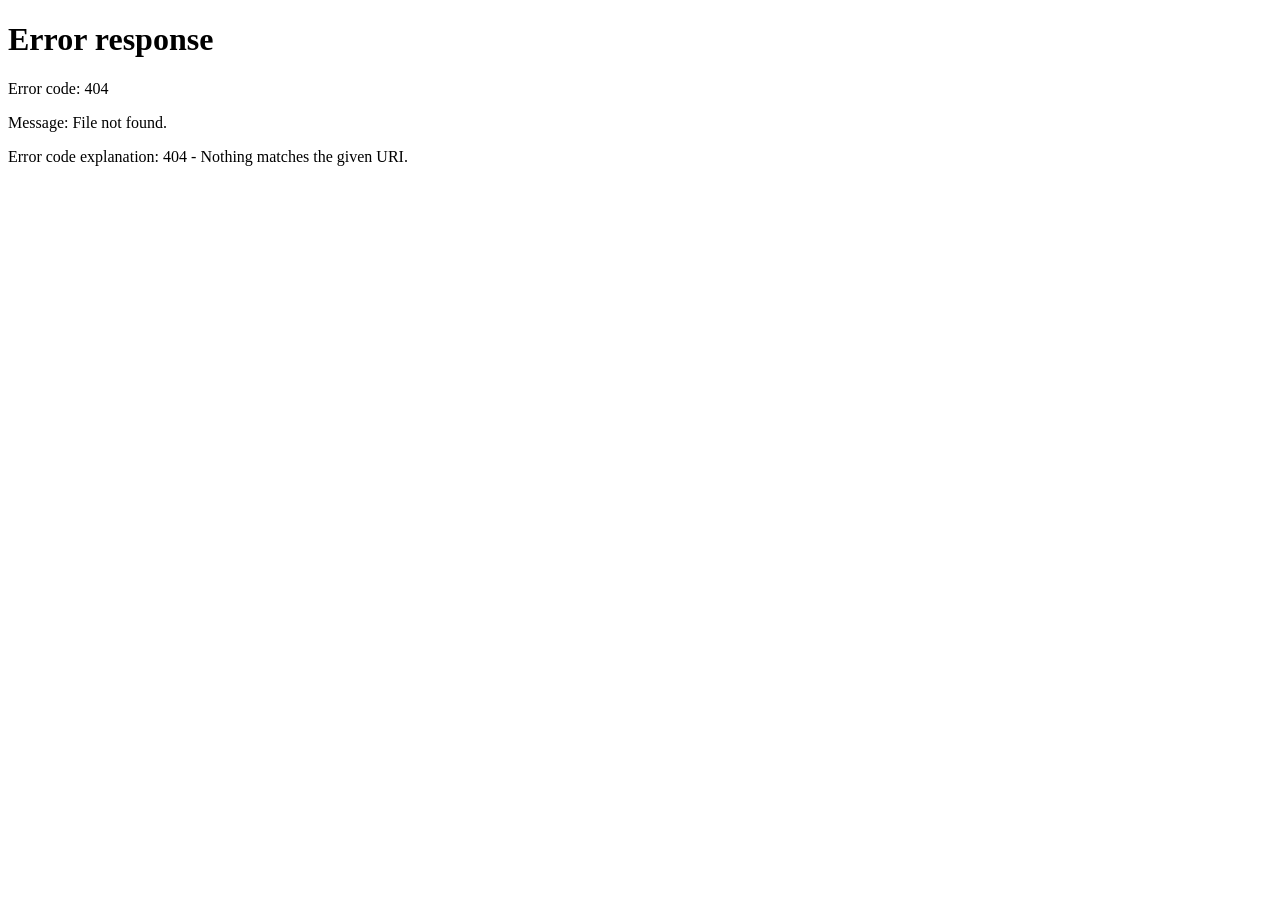
==== index.html @ fa394beb "Redirect root to weeks" ====
<!DOCTYPE html>
<html lang="en">
<head>
  <meta charset="UTF-8">
  <title>Your Life</title>
  <meta name="viewport" content="width=device-width, initial-scale=1">
  <meta http-equiv="refresh" content="0; url=weeks.html">
  <link rel="canonical" href="weeks.html">
  <link rel="stylesheet" href="your-life.css">
</head>
<body>
  <ul class="index">
    <li><a href="years.html">Your life in Years</a></li>
    <li><a href="months.html">Your life in Months</a></li>
    <li><a href="weeks.html">Your life in Weeks</a></li>
  </ul>
</body>
</html>
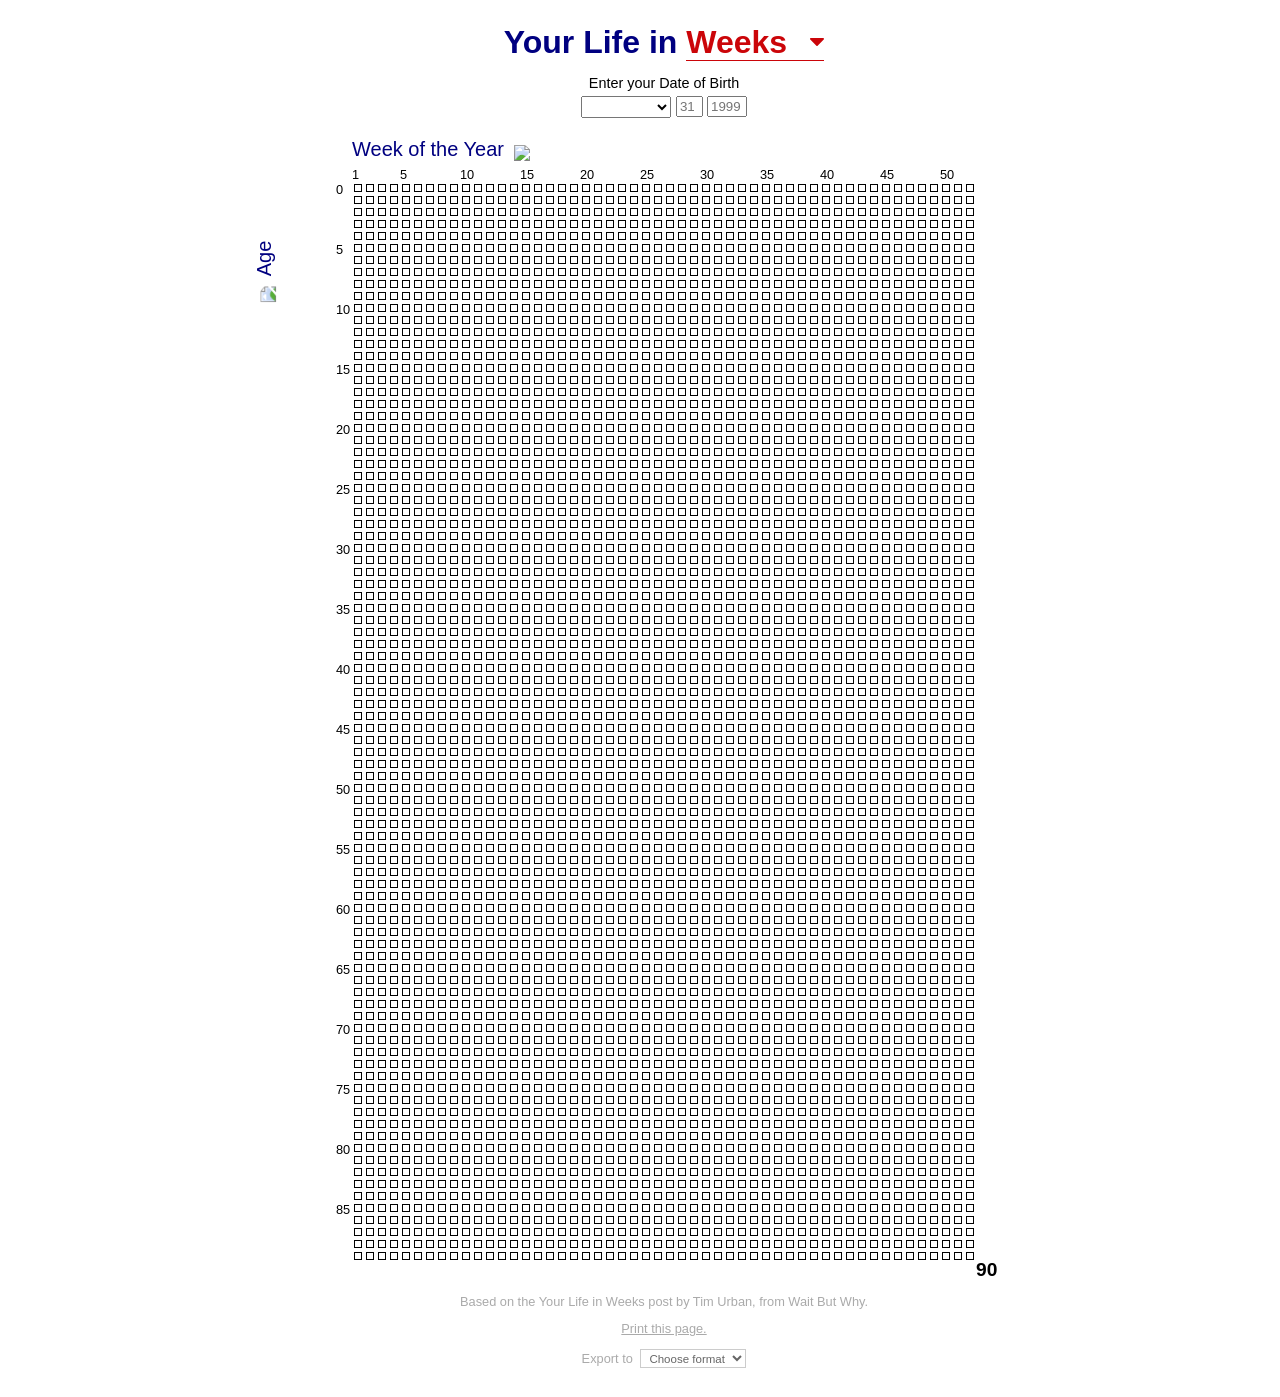
==== commit ae21cb1f: "Serve weeks page at root" ====
--- a/index.html
+++ b/index.html
@@ -2,17 +2,4783 @@
 <html lang="en">
 <head>
   <meta charset="UTF-8">
-  <title>Your Life</title>
+  <title>Your Life in Weeks - Interactive</title>
+  <meta name="description" content="Enter your date of birth, to see your life in weeks. Based on the post by Tim Urban, from Wait by Why.">
   <meta name="viewport" content="width=device-width, initial-scale=1">
-  <meta http-equiv="refresh" content="0; url=weeks.html">
-  <link rel="canonical" href="weeks.html">
+  <link rel="icon" href="weeks-favicon.png" sizes="32x32">
   <link rel="stylesheet" href="your-life.css">
+  <style>
+    body {
+      margin: 8px 8px 0 calc(3rem + 8px);
+    }
+  </style>
 </head>
 <body>
-  <ul class="index">
-    <li><a href="years.html">Your life in Years</a></li>
-    <li><a href="months.html">Your life in Months</a></li>
-    <li><a href="weeks.html">Your life in Weeks</a></li>
-  </ul>
+  <div class="title-box">
+    <h1 class="title">Your Life in <label for="unitbox" class="unitbox-label visuallyhidden">Weeks</label></h1>
+    <select name="unitbox" class="unitbox" id="unitbox" required>
+      <option value="years">Years</option>
+      <option value="months">Months</option>
+      <option value="weeks" selected>Weeks</option>
+    </select>
+  </div>
+  <form class="dob" action="#">
+    <p class="instruction"><span class="print-hide">Enter your </span>Date of Birth</p>
+    <label for="month" class="visuallyhidden">Month</label>
+    <select name="month" class="month" id="month" required>
+      <option value="0">January</option>
+      <option value="1">February</option>
+      <option value="2">March</option>
+      <option value="3">April</option>
+      <option value="4">May</option>
+      <option value="5">June</option>
+      <option value="6">July</option>
+      <option value="7">August</option>
+      <option value="8">September</option>
+      <option value="9">October</option>
+      <option value="10">November</option>
+      <option value="11">December</option>
+    </select>
+    <label for="day" class="visuallyhidden">Day</label>
+    <input type="text" class="day" id="day" placeholder="31" pattern="\d{0,2}" required/>
+    <label for="year" class="visuallyhidden">Year</label>
+    <input type="text" class="year" id="year" placeholder="1999" pattern="\d{4}" required/>
+  </form>
+  <ol class="chart weeks group">
+    <div class="x-axis">
+      <label class="weeks--x-label">Week of the Year<img src="images/arrow-right.svg" class="weeks--x-arrow"/></label>
+      <div class="markers weeks--x-markers">
+        <span>1</span>
+        <span>5</span>
+        <span>10</span>
+        <span>15</span>
+        <span>20</span>
+        <span>25</span>
+        <span>30</span>
+        <span>35</span>
+        <span>40</span>
+        <span>45</span>
+        <span>50</span>
+      </div>
+    </div>
+    <div class="y-axis">
+      <label class="weeks--y-label"><img src="images/arrow-left.svg" class="weeks--y-arrow"/>Age</label>
+      <div class="markers weeks--y-markers">
+        <span>0</span>
+        <span>5</span>
+        <span>10</span>
+        <span>15</span>
+        <span>20</span>
+        <span>25</span>
+        <span>30</span>
+        <span>35</span>
+        <span>40</span>
+        <span>45</span>
+        <span>50</span>
+        <span>55</span>
+        <span>60</span>
+        <span>65</span>
+        <span>70</span>
+        <span>75</span>
+        <span>80</span>
+        <span>85</span>
+        <span>90</span>
+      </div>
+    </div>
+    <li></li>
+    <li></li>
+    <li></li>
+    <li></li>
+    <li></li>
+    <li></li>
+    <li></li>
+    <li></li>
+    <li></li>
+    <li></li>
+    <li></li>
+    <li></li>
+    <li></li>
+    <li></li>
+    <li></li>
+    <li></li>
+    <li></li>
+    <li></li>
+    <li></li>
+    <li></li>
+    <li></li>
+    <li></li>
+    <li></li>
+    <li></li>
+    <li></li>
+    <li></li>
+    <li></li>
+    <li></li>
+    <li></li>
+    <li></li>
+    <li></li>
+    <li></li>
+    <li></li>
+    <li></li>
+    <li></li>
+    <li></li>
+    <li></li>
+    <li></li>
+    <li></li>
+    <li></li>
+    <li></li>
+    <li></li>
+    <li></li>
+    <li></li>
+    <li></li>
+    <li></li>
+    <li></li>
+    <li></li>
+    <li></li>
+    <li></li>
+    <li></li>
+    <li></li>
+    <li></li>
+    <li></li>
+    <li></li>
+    <li></li>
+    <li></li>
+    <li></li>
+    <li></li>
+    <li></li>
+    <li></li>
+    <li></li>
+    <li></li>
+    <li></li>
+    <li></li>
+    <li></li>
+    <li></li>
+    <li></li>
+    <li></li>
+    <li></li>
+    <li></li>
+    <li></li>
+    <li></li>
+    <li></li>
+    <li></li>
+    <li></li>
+    <li></li>
+    <li></li>
+    <li></li>
+    <li></li>
+    <li></li>
+    <li></li>
+    <li></li>
+    <li></li>
+    <li></li>
+    <li></li>
+    <li></li>
+    <li></li>
+    <li></li>
+    <li></li>
+    <li></li>
+    <li></li>
+    <li></li>
+    <li></li>
+    <li></li>
+    <li></li>
+    <li></li>
+    <li></li>
+    <li></li>
+    <li></li>
+    <li></li>
+    <li></li>
+    <li></li>
+    <li></li>
+    <li></li>
+    <li></li>
+    <li></li>
+    <li></li>
+    <li></li>
+    <li></li>
+    <li></li>
+    <li></li>
+    <li></li>
+    <li></li>
+    <li></li>
+    <li></li>
+    <li></li>
+    <li></li>
+    <li></li>
+    <li></li>
+    <li></li>
+    <li></li>
+    <li></li>
+    <li></li>
+    <li></li>
+    <li></li>
+    <li></li>
+    <li></li>
+    <li></li>
+    <li></li>
+    <li></li>
+    <li></li>
+    <li></li>
+    <li></li>
+    <li></li>
+    <li></li>
+    <li></li>
+    <li></li>
+    <li></li>
+    <li></li>
+    <li></li>
+    <li></li>
+    <li></li>
+    <li></li>
+    <li></li>
+    <li></li>
+    <li></li>
+    <li></li>
+    <li></li>
+    <li></li>
+    <li></li>
+    <li></li>
+    <li></li>
+    <li></li>
+    <li></li>
+    <li></li>
+    <li></li>
+    <li></li>
+    <li></li>
+    <li></li>
+    <li></li>
+    <li></li>
+    <li></li>
+    <li></li>
+    <li></li>
+    <li></li>
+    <li></li>
+    <li></li>
+    <li></li>
+    <li></li>
+    <li></li>
+    <li></li>
+    <li></li>
+    <li></li>
+    <li></li>
+    <li></li>
+    <li></li>
+    <li></li>
+    <li></li>
+    <li></li>
+    <li></li>
+    <li></li>
+    <li></li>
+    <li></li>
+    <li></li>
+    <li></li>
+    <li></li>
+    <li></li>
+    <li></li>
+    <li></li>
+    <li></li>
+    <li></li>
+    <li></li>
+    <li></li>
+    <li></li>
+    <li></li>
+    <li></li>
+    <li></li>
+    <li></li>
+    <li></li>
+    <li></li>
+    <li></li>
+    <li></li>
+    <li></li>
+    <li></li>
+    <li></li>
+    <li></li>
+    <li></li>
+    <li></li>
+    <li></li>
+    <li></li>
+    <li></li>
+    <li></li>
+    <li></li>
+    <li></li>
+    <li></li>
+    <li></li>
+    <li></li>
+    <li></li>
+    <li></li>
+    <li></li>
+    <li></li>
+    <li></li>
+    <li></li>
+    <li></li>
+    <li></li>
+    <li></li>
+    <li></li>
+    <li></li>
+    <li></li>
+    <li></li>
+    <li></li>
+    <li></li>
+    <li></li>
+    <li></li>
+    <li></li>
+    <li></li>
+    <li></li>
+    <li></li>
+    <li></li>
+    <li></li>
+    <li></li>
+    <li></li>
+    <li></li>
+    <li></li>
+    <li></li>
+    <li></li>
+    <li></li>
+    <li></li>
+    <li></li>
+    <li></li>
+    <li></li>
+    <li></li>
+    <li></li>
+    <li></li>
+    <li></li>
+    <li></li>
+    <li></li>
+    <li></li>
+    <li></li>
+    <li></li>
+    <li></li>
+    <li></li>
+    <li></li>
+    <li></li>
+    <li></li>
+    <li></li>
+    <li></li>
+    <li></li>
+    <li></li>
+    <li></li>
+    <li></li>
+    <li></li>
+    <li></li>
+    <li></li>
+    <li></li>
+    <li></li>
+    <li></li>
+    <li></li>
+    <li></li>
+    <li></li>
+    <li></li>
+    <li></li>
+    <li></li>
+    <li></li>
+    <li></li>
+    <li></li>
+    <li></li>
+    <li></li>
+    <li></li>
+    <li></li>
+    <li></li>
+    <li></li>
+    <li></li>
+    <li></li>
+    <li></li>
+    <li></li>
+    <li></li>
+    <li></li>
+    <li></li>
+    <li></li>
+    <li></li>
+    <li></li>
+    <li></li>
+    <li></li>
+    <li></li>
+    <li></li>
+    <li></li>
+    <li></li>
+    <li></li>
+    <li></li>
+    <li></li>
+    <li></li>
+    <li></li>
+    <li></li>
+    <li></li>
+    <li></li>
+    <li></li>
+    <li></li>
+    <li></li>
+    <li></li>
+    <li></li>
+    <li></li>
+    <li></li>
+    <li></li>
+    <li></li>
+    <li></li>
+    <li></li>
+    <li></li>
+    <li></li>
+    <li></li>
+    <li></li>
+    <li></li>
+    <li></li>
+    <li></li>
+    <li></li>
+    <li></li>
+    <li></li>
+    <li></li>
+    <li></li>
+    <li></li>
+    <li></li>
+    <li></li>
+    <li></li>
+    <li></li>
+    <li></li>
+    <li></li>
+    <li></li>
+    <li></li>
+    <li></li>
+    <li></li>
+    <li></li>
+    <li></li>
+    <li></li>
+    <li></li>
+    <li></li>
+    <li></li>
+    <li></li>
+    <li></li>
+    <li></li>
+    <li></li>
+    <li></li>
+    <li></li>
+    <li></li>
+    <li></li>
+    <li></li>
+    <li></li>
+    <li></li>
+    <li></li>
+    <li></li>
+    <li></li>
+    <li></li>
+    <li></li>
+    <li></li>
+    <li></li>
+    <li></li>
+    <li></li>
+    <li></li>
+    <li></li>
+    <li></li>
+    <li></li>
+    <li></li>
+    <li></li>
+    <li></li>
+    <li></li>
+    <li></li>
+    <li></li>
+    <li></li>
+    <li></li>
+    <li></li>
+    <li></li>
+    <li></li>
+    <li></li>
+    <li></li>
+    <li></li>
+    <li></li>
+    <li></li>
+    <li></li>
+    <li></li>
+    <li></li>
+    <li></li>
+    <li></li>
+    <li></li>
+    <li></li>
+    <li></li>
+    <li></li>
+    <li></li>
+    <li></li>
+    <li></li>
+    <li></li>
+    <li></li>
+    <li></li>
+    <li></li>
+    <li></li>
+    <li></li>
+    <li></li>
+    <li></li>
+    <li></li>
+    <li></li>
+    <li></li>
+    <li></li>
+    <li></li>
+    <li></li>
+    <li></li>
+    <li></li>
+    <li></li>
+    <li></li>
+    <li></li>
+    <li></li>
+    <li></li>
+    <li></li>
+    <li></li>
+    <li></li>
+    <li></li>
+    <li></li>
+    <li></li>
+    <li></li>
+    <li></li>
+    <li></li>
+    <li></li>
+    <li></li>
+    <li></li>
+    <li></li>
+    <li></li>
+    <li></li>
+    <li></li>
+    <li></li>
+    <li></li>
+    <li></li>
+    <li></li>
+    <li></li>
+    <li></li>
+    <li></li>
+    <li></li>
+    <li></li>
+    <li></li>
+    <li></li>
+    <li></li>
+    <li></li>
+    <li></li>
+    <li></li>
+    <li></li>
+    <li></li>
+    <li></li>
+    <li></li>
+    <li></li>
+    <li></li>
+    <li></li>
+    <li></li>
+    <li></li>
+    <li></li>
+    <li></li>
+    <li></li>
+    <li></li>
+    <li></li>
+    <li></li>
+    <li></li>
+    <li></li>
+    <li></li>
+    <li></li>
+    <li></li>
+    <li></li>
+    <li></li>
+    <li></li>
+    <li></li>
+    <li></li>
+    <li></li>
+    <li></li>
+    <li></li>
+    <li></li>
+    <li></li>
+    <li></li>
+    <li></li>
+    <li></li>
+    <li></li>
+    <li></li>
+    <li></li>
+    <li></li>
+    <li></li>
+    <li></li>
+    <li></li>
+    <li></li>
+    <li></li>
+    <li></li>
+    <li></li>
+    <li></li>
+    <li></li>
+    <li></li>
+    <li></li>
+    <li></li>
+    <li></li>
+    <li></li>
+    <li></li>
+    <li></li>
+    <li></li>
+    <li></li>
+    <li></li>
+    <li></li>
+    <li></li>
+    <li></li>
+    <li></li>
+    <li></li>
+    <li></li>
+    <li></li>
+    <li></li>
+    <li></li>
+    <li></li>
+    <li></li>
+    <li></li>
+    <li></li>
+    <li></li>
+    <li></li>
+    <li></li>
+    <li></li>
+    <li></li>
+    <li></li>
+    <li></li>
+    <li></li>
+    <li></li>
+    <li></li>
+    <li></li>
+    <li></li>
+    <li></li>
+    <li></li>
+    <li></li>
+    <li></li>
+    <li></li>
+    <li></li>
+    <li></li>
+    <li></li>
+    <li></li>
+    <li></li>
+    <li></li>
+    <li></li>
+    <li></li>
+    <li></li>
+    <li></li>
+    <li></li>
+    <li></li>
+    <li></li>
+    <li></li>
+    <li></li>
+    <li></li>
+    <li></li>
+    <li></li>
+    <li></li>
+    <li></li>
+    <li></li>
+    <li></li>
+    <li></li>
+    <li></li>
+    <li></li>
+    <li></li>
+    <li></li>
+    <li></li>
+    <li></li>
+    <li></li>
+    <li></li>
+    <li></li>
+    <li></li>
+    <li></li>
+    <li></li>
+    <li></li>
+    <li></li>
+    <li></li>
+    <li></li>
+    <li></li>
+    <li></li>
+    <li></li>
+    <li></li>
+    <li></li>
+    <li></li>
+    <li></li>
+    <li></li>
+    <li></li>
+    <li></li>
+    <li></li>
+    <li></li>
+    <li></li>
+    <li></li>
+    <li></li>
+    <li></li>
+    <li></li>
+    <li></li>
+    <li></li>
+    <li></li>
+    <li></li>
+    <li></li>
+    <li></li>
+    <li></li>
+    <li></li>
+    <li></li>
+    <li></li>
+    <li></li>
+    <li></li>
+    <li></li>
+    <li></li>
+    <li></li>
+    <li></li>
+    <li></li>
+    <li></li>
+    <li></li>
+    <li></li>
+    <li></li>
+    <li></li>
+    <li></li>
+    <li></li>
+    <li></li>
+    <li></li>
+    <li></li>
+    <li></li>
+    <li></li>
+    <li></li>
+    <li></li>
+    <li></li>
+    <li></li>
+    <li></li>
+    <li></li>
+    <li></li>
+    <li></li>
+    <li></li>
+    <li></li>
+    <li></li>
+    <li></li>
+    <li></li>
+    <li></li>
+    <li></li>
+    <li></li>
+    <li></li>
+    <li></li>
+    <li></li>
+    <li></li>
+    <li></li>
+    <li></li>
+    <li></li>
+    <li></li>
+    <li></li>
+    <li></li>
+    <li></li>
+    <li></li>
+    <li></li>
+    <li></li>
+    <li></li>
+    <li></li>
+    <li></li>
+    <li></li>
+    <li></li>
+    <li></li>
+    <li></li>
+    <li></li>
+    <li></li>
+    <li></li>
+    <li></li>
+    <li></li>
+    <li></li>
+    <li></li>
+    <li></li>
+    <li></li>
+    <li></li>
+    <li></li>
+    <li></li>
+    <li></li>
+    <li></li>
+    <li></li>
+    <li></li>
+    <li></li>
+    <li></li>
+    <li></li>
+    <li></li>
+    <li></li>
+    <li></li>
+    <li></li>
+    <li></li>
+    <li></li>
+    <li></li>
+    <li></li>
+    <li></li>
+    <li></li>
+    <li></li>
+    <li></li>
+    <li></li>
+    <li></li>
+    <li></li>
+    <li></li>
+    <li></li>
+    <li></li>
+    <li></li>
+    <li></li>
+    <li></li>
+    <li></li>
+    <li></li>
+    <li></li>
+    <li></li>
+    <li></li>
+    <li></li>
+    <li></li>
+    <li></li>
+    <li></li>
+    <li></li>
+    <li></li>
+    <li></li>
+    <li></li>
+    <li></li>
+    <li></li>
+    <li></li>
+    <li></li>
+    <li></li>
+    <li></li>
+    <li></li>
+    <li></li>
+    <li></li>
+    <li></li>
+    <li></li>
+    <li></li>
+    <li></li>
+    <li></li>
+    <li></li>
+    <li></li>
+    <li></li>
+    <li></li>
+    <li></li>
+    <li></li>
+    <li></li>
+    <li></li>
+    <li></li>
+    <li></li>
+    <li></li>
+    <li></li>
+    <li></li>
+    <li></li>
+    <li></li>
+    <li></li>
+    <li></li>
+    <li></li>
+    <li></li>
+    <li></li>
+    <li></li>
+    <li></li>
+    <li></li>
+    <li></li>
+    <li></li>
+    <li></li>
+    <li></li>
+    <li></li>
+    <li></li>
+    <li></li>
+    <li></li>
+    <li></li>
+    <li></li>
+    <li></li>
+    <li></li>
+    <li></li>
+    <li></li>
+    <li></li>
+    <li></li>
+    <li></li>
+    <li></li>
+    <li></li>
+    <li></li>
+    <li></li>
+    <li></li>
+    <li></li>
+    <li></li>
+    <li></li>
+    <li></li>
+    <li></li>
+    <li></li>
+    <li></li>
+    <li></li>
+    <li></li>
+    <li></li>
+    <li></li>
+    <li></li>
+    <li></li>
+    <li></li>
+    <li></li>
+    <li></li>
+    <li></li>
+    <li></li>
+    <li></li>
+    <li></li>
+    <li></li>
+    <li></li>
+    <li></li>
+    <li></li>
+    <li></li>
+    <li></li>
+    <li></li>
+    <li></li>
+    <li></li>
+    <li></li>
+    <li></li>
+    <li></li>
+    <li></li>
+    <li></li>
+    <li></li>
+    <li></li>
+    <li></li>
+    <li></li>
+    <li></li>
+    <li></li>
+    <li></li>
+    <li></li>
+    <li></li>
+    <li></li>
+    <li></li>
+    <li></li>
+    <li></li>
+    <li></li>
+    <li></li>
+    <li></li>
+    <li></li>
+    <li></li>
+    <li></li>
+    <li></li>
+    <li></li>
+    <li></li>
+    <li></li>
+    <li></li>
+    <li></li>
+    <li></li>
+    <li></li>
+    <li></li>
+    <li></li>
+    <li></li>
+    <li></li>
+    <li></li>
+    <li></li>
+    <li></li>
+    <li></li>
+    <li></li>
+    <li></li>
+    <li></li>
+    <li></li>
+    <li></li>
+    <li></li>
+    <li></li>
+    <li></li>
+    <li></li>
+    <li></li>
+    <li></li>
+    <li></li>
+    <li></li>
+    <li></li>
+    <li></li>
+    <li></li>
+    <li></li>
+    <li></li>
+    <li></li>
+    <li></li>
+    <li></li>
+    <li></li>
+    <li></li>
+    <li></li>
+    <li></li>
+    <li></li>
+    <li></li>
+    <li></li>
+    <li></li>
+    <li></li>
+    <li></li>
+    <li></li>
+    <li></li>
+    <li></li>
+    <li></li>
+    <li></li>
+    <li></li>
+    <li></li>
+    <li></li>
+    <li></li>
+    <li></li>
+    <li></li>
+    <li></li>
+    <li></li>
+    <li></li>
+    <li></li>
+    <li></li>
+    <li></li>
+    <li></li>
+    <li></li>
+    <li></li>
+    <li></li>
+    <li></li>
+    <li></li>
+    <li></li>
+    <li></li>
+    <li></li>
+    <li></li>
+    <li></li>
+    <li></li>
+    <li></li>
+    <li></li>
+    <li></li>
+    <li></li>
+    <li></li>
+    <li></li>
+    <li></li>
+    <li></li>
+    <li></li>
+    <li></li>
+    <li></li>
+    <li></li>
+    <li></li>
+    <li></li>
+    <li></li>
+    <li></li>
+    <li></li>
+    <li></li>
+    <li></li>
+    <li></li>
+    <li></li>
+    <li></li>
+    <li></li>
+    <li></li>
+    <li></li>
+    <li></li>
+    <li></li>
+    <li></li>
+    <li></li>
+    <li></li>
+    <li></li>
+    <li></li>
+    <li></li>
+    <li></li>
+    <li></li>
+    <li></li>
+    <li></li>
+    <li></li>
+    <li></li>
+    <li></li>
+    <li></li>
+    <li></li>
+    <li></li>
+    <li></li>
+    <li></li>
+    <li></li>
+    <li></li>
+    <li></li>
+    <li></li>
+    <li></li>
+    <li></li>
+    <li></li>
+    <li></li>
+    <li></li>
+    <li></li>
+    <li></li>
+    <li></li>
+    <li></li>
+    <li></li>
+    <li></li>
+    <li></li>
+    <li></li>
+    <li></li>
+    <li></li>
+    <li></li>
+    <li></li>
+    <li></li>
+    <li></li>
+    <li></li>
+    <li></li>
+    <li></li>
+    <li></li>
+    <li></li>
+    <li></li>
+    <li></li>
+    <li></li>
+    <li></li>
+    <li></li>
+    <li></li>
+    <li></li>
+    <li></li>
+    <li></li>
+    <li></li>
+    <li></li>
+    <li></li>
+    <li></li>
+    <li></li>
+    <li></li>
+    <li></li>
+    <li></li>
+    <li></li>
+    <li></li>
+    <li></li>
+    <li></li>
+    <li></li>
+    <li></li>
+    <li></li>
+    <li></li>
+    <li></li>
+    <li></li>
+    <li></li>
+    <li></li>
+    <li></li>
+    <li></li>
+    <li></li>
+    <li></li>
+    <li></li>
+    <li></li>
+    <li></li>
+    <li></li>
+    <li></li>
+    <li></li>
+    <li></li>
+    <li></li>
+    <li></li>
+    <li></li>
+    <li></li>
+    <li></li>
+    <li></li>
+    <li></li>
+    <li></li>
+    <li></li>
+    <li></li>
+    <li></li>
+    <li></li>
+    <li></li>
+    <li></li>
+    <li></li>
+    <li></li>
+    <li></li>
+    <li></li>
+    <li></li>
+    <li></li>
+    <li></li>
+    <li></li>
+    <li></li>
+    <li></li>
+    <li></li>
+    <li></li>
+    <li></li>
+    <li></li>
+    <li></li>
+    <li></li>
+    <li></li>
+    <li></li>
+    <li></li>
+    <li></li>
+    <li></li>
+    <li></li>
+    <li></li>
+    <li></li>
+    <li></li>
+    <li></li>
+    <li></li>
+    <li></li>
+    <li></li>
+    <li></li>
+    <li></li>
+    <li></li>
+    <li></li>
+    <li></li>
+    <li></li>
+    <li></li>
+    <li></li>
+    <li></li>
+    <li></li>
+    <li></li>
+    <li></li>
+    <li></li>
+    <li></li>
+    <li></li>
+    <li></li>
+    <li></li>
+    <li></li>
+    <li></li>
+    <li></li>
+    <li></li>
+    <li></li>
+    <li></li>
+    <li></li>
+    <li></li>
+    <li></li>
+    <li></li>
+    <li></li>
+    <li></li>
+    <li></li>
+    <li></li>
+    <li></li>
+    <li></li>
+    <li></li>
+    <li></li>
+    <li></li>
+    <li></li>
+    <li></li>
+    <li></li>
+    <li></li>
+    <li></li>
+    <li></li>
+    <li></li>
+    <li></li>
+    <li></li>
+    <li></li>
+    <li></li>
+    <li></li>
+    <li></li>
+    <li></li>
+    <li></li>
+    <li></li>
+    <li></li>
+    <li></li>
+    <li></li>
+    <li></li>
+    <li></li>
+    <li></li>
+    <li></li>
+    <li></li>
+    <li></li>
+    <li></li>
+    <li></li>
+    <li></li>
+    <li></li>
+    <li></li>
+    <li></li>
+    <li></li>
+    <li></li>
+    <li></li>
+    <li></li>
+    <li></li>
+    <li></li>
+    <li></li>
+    <li></li>
+    <li></li>
+    <li></li>
+    <li></li>
+    <li></li>
+    <li></li>
+    <li></li>
+    <li></li>
+    <li></li>
+    <li></li>
+    <li></li>
+    <li></li>
+    <li></li>
+    <li></li>
+    <li></li>
+    <li></li>
+    <li></li>
+    <li></li>
+    <li></li>
+    <li></li>
+    <li></li>
+    <li></li>
+    <li></li>
+    <li></li>
+    <li></li>
+    <li></li>
+    <li></li>
+    <li></li>
+    <li></li>
+    <li></li>
+    <li></li>
+    <li></li>
+    <li></li>
+    <li></li>
+    <li></li>
+    <li></li>
+    <li></li>
+    <li></li>
+    <li></li>
+    <li></li>
+    <li></li>
+    <li></li>
+    <li></li>
+    <li></li>
+    <li></li>
+    <li></li>
+    <li></li>
+    <li></li>
+    <li></li>
+    <li></li>
+    <li></li>
+    <li></li>
+    <li></li>
+    <li></li>
+    <li></li>
+    <li></li>
+    <li></li>
+    <li></li>
+    <li></li>
+    <li></li>
+    <li></li>
+    <li></li>
+    <li></li>
+    <li></li>
+    <li></li>
+    <li></li>
+    <li></li>
+    <li></li>
+    <li></li>
+    <li></li>
+    <li></li>
+    <li></li>
+    <li></li>
+    <li></li>
+    <li></li>
+    <li></li>
+    <li></li>
+    <li></li>
+    <li></li>
+    <li></li>
+    <li></li>
+    <li></li>
+    <li></li>
+    <li></li>
+    <li></li>
+    <li></li>
+    <li></li>
+    <li></li>
+    <li></li>
+    <li></li>
+    <li></li>
+    <li></li>
+    <li></li>
+    <li></li>
+    <li></li>
+    <li></li>
+    <li></li>
+    <li></li>
+    <li></li>
+    <li></li>
+    <li></li>
+    <li></li>
+    <li></li>
+    <li></li>
+    <li></li>
+    <li></li>
+    <li></li>
+    <li></li>
+    <li></li>
+    <li></li>
+    <li></li>
+    <li></li>
+    <li></li>
+    <li></li>
+    <li></li>
+    <li></li>
+    <li></li>
+    <li></li>
+    <li></li>
+    <li></li>
+    <li></li>
+    <li></li>
+    <li></li>
+    <li></li>
+    <li></li>
+    <li></li>
+    <li></li>
+    <li></li>
+    <li></li>
+    <li></li>
+    <li></li>
+    <li></li>
+    <li></li>
+    <li></li>
+    <li></li>
+    <li></li>
+    <li></li>
+    <li></li>
+    <li></li>
+    <li></li>
+    <li></li>
+    <li></li>
+    <li></li>
+    <li></li>
+    <li></li>
+    <li></li>
+    <li></li>
+    <li></li>
+    <li></li>
+    <li></li>
+    <li></li>
+    <li></li>
+    <li></li>
+    <li></li>
+    <li></li>
+    <li></li>
+    <li></li>
+    <li></li>
+    <li></li>
+    <li></li>
+    <li></li>
+    <li></li>
+    <li></li>
+    <li></li>
+    <li></li>
+    <li></li>
+    <li></li>
+    <li></li>
+    <li></li>
+    <li></li>
+    <li></li>
+    <li></li>
+    <li></li>
+    <li></li>
+    <li></li>
+    <li></li>
+    <li></li>
+    <li></li>
+    <li></li>
+    <li></li>
+    <li></li>
+    <li></li>
+    <li></li>
+    <li></li>
+    <li></li>
+    <li></li>
+    <li></li>
+    <li></li>
+    <li></li>
+    <li></li>
+    <li></li>
+    <li></li>
+    <li></li>
+    <li></li>
+    <li></li>
+    <li></li>
+    <li></li>
+    <li></li>
+    <li></li>
+    <li></li>
+    <li></li>
+    <li></li>
+    <li></li>
+    <li></li>
+    <li></li>
+    <li></li>
+    <li></li>
+    <li></li>
+    <li></li>
+    <li></li>
+    <li></li>
+    <li></li>
+    <li></li>
+    <li></li>
+    <li></li>
+    <li></li>
+    <li></li>
+    <li></li>
+    <li></li>
+    <li></li>
+    <li></li>
+    <li></li>
+    <li></li>
+    <li></li>
+    <li></li>
+    <li></li>
+    <li></li>
+    <li></li>
+    <li></li>
+    <li></li>
+    <li></li>
+    <li></li>
+    <li></li>
+    <li></li>
+    <li></li>
+    <li></li>
+    <li></li>
+    <li></li>
+    <li></li>
+    <li></li>
+    <li></li>
+    <li></li>
+    <li></li>
+    <li></li>
+    <li></li>
+    <li></li>
+    <li></li>
+    <li></li>
+    <li></li>
+    <li></li>
+    <li></li>
+    <li></li>
+    <li></li>
+    <li></li>
+    <li></li>
+    <li></li>
+    <li></li>
+    <li></li>
+    <li></li>
+    <li></li>
+    <li></li>
+    <li></li>
+    <li></li>
+    <li></li>
+    <li></li>
+    <li></li>
+    <li></li>
+    <li></li>
+    <li></li>
+    <li></li>
+    <li></li>
+    <li></li>
+    <li></li>
+    <li></li>
+    <li></li>
+    <li></li>
+    <li></li>
+    <li></li>
+    <li></li>
+    <li></li>
+    <li></li>
+    <li></li>
+    <li></li>
+    <li></li>
+    <li></li>
+    <li></li>
+    <li></li>
+    <li></li>
+    <li></li>
+    <li></li>
+    <li></li>
+    <li></li>
+    <li></li>
+    <li></li>
+    <li></li>
+    <li></li>
+    <li></li>
+    <li></li>
+    <li></li>
+    <li></li>
+    <li></li>
+    <li></li>
+    <li></li>
+    <li></li>
+    <li></li>
+    <li></li>
+    <li></li>
+    <li></li>
+    <li></li>
+    <li></li>
+    <li></li>
+    <li></li>
+    <li></li>
+    <li></li>
+    <li></li>
+    <li></li>
+    <li></li>
+    <li></li>
+    <li></li>
+    <li></li>
+    <li></li>
+    <li></li>
+    <li></li>
+    <li></li>
+    <li></li>
+    <li></li>
+    <li></li>
+    <li></li>
+    <li></li>
+    <li></li>
+    <li></li>
+    <li></li>
+    <li></li>
+    <li></li>
+    <li></li>
+    <li></li>
+    <li></li>
+    <li></li>
+    <li></li>
+    <li></li>
+    <li></li>
+    <li></li>
+    <li></li>
+    <li></li>
+    <li></li>
+    <li></li>
+    <li></li>
+    <li></li>
+    <li></li>
+    <li></li>
+    <li></li>
+    <li></li>
+    <li></li>
+    <li></li>
+    <li></li>
+    <li></li>
+    <li></li>
+    <li></li>
+    <li></li>
+    <li></li>
+    <li></li>
+    <li></li>
+    <li></li>
+    <li></li>
+    <li></li>
+    <li></li>
+    <li></li>
+    <li></li>
+    <li></li>
+    <li></li>
+    <li></li>
+    <li></li>
+    <li></li>
+    <li></li>
+    <li></li>
+    <li></li>
+    <li></li>
+    <li></li>
+    <li></li>
+    <li></li>
+    <li></li>
+    <li></li>
+    <li></li>
+    <li></li>
+    <li></li>
+    <li></li>
+    <li></li>
+    <li></li>
+    <li></li>
+    <li></li>
+    <li></li>
+    <li></li>
+    <li></li>
+    <li></li>
+    <li></li>
+    <li></li>
+    <li></li>
+    <li></li>
+    <li></li>
+    <li></li>
+    <li></li>
+    <li></li>
+    <li></li>
+    <li></li>
+    <li></li>
+    <li></li>
+    <li></li>
+    <li></li>
+    <li></li>
+    <li></li>
+    <li></li>
+    <li></li>
+    <li></li>
+    <li></li>
+    <li></li>
+    <li></li>
+    <li></li>
+    <li></li>
+    <li></li>
+    <li></li>
+    <li></li>
+    <li></li>
+    <li></li>
+    <li></li>
+    <li></li>
+    <li></li>
+    <li></li>
+    <li></li>
+    <li></li>
+    <li></li>
+    <li></li>
+    <li></li>
+    <li></li>
+    <li></li>
+    <li></li>
+    <li></li>
+    <li></li>
+    <li></li>
+    <li></li>
+    <li></li>
+    <li></li>
+    <li></li>
+    <li></li>
+    <li></li>
+    <li></li>
+    <li></li>
+    <li></li>
+    <li></li>
+    <li></li>
+    <li></li>
+    <li></li>
+    <li></li>
+    <li></li>
+    <li></li>
+    <li></li>
+    <li></li>
+    <li></li>
+    <li></li>
+    <li></li>
+    <li></li>
+    <li></li>
+    <li></li>
+    <li></li>
+    <li></li>
+    <li></li>
+    <li></li>
+    <li></li>
+    <li></li>
+    <li></li>
+    <li></li>
+    <li></li>
+    <li></li>
+    <li></li>
+    <li></li>
+    <li></li>
+    <li></li>
+    <li></li>
+    <li></li>
+    <li></li>
+    <li></li>
+    <li></li>
+    <li></li>
+    <li></li>
+    <li></li>
+    <li></li>
+    <li></li>
+    <li></li>
+    <li></li>
+    <li></li>
+    <li></li>
+    <li></li>
+    <li></li>
+    <li></li>
+    <li></li>
+    <li></li>
+    <li></li>
+    <li></li>
+    <li></li>
+    <li></li>
+    <li></li>
+    <li></li>
+    <li></li>
+    <li></li>
+    <li></li>
+    <li></li>
+    <li></li>
+    <li></li>
+    <li></li>
+    <li></li>
+    <li></li>
+    <li></li>
+    <li></li>
+    <li></li>
+    <li></li>
+    <li></li>
+    <li></li>
+    <li></li>
+    <li></li>
+    <li></li>
+    <li></li>
+    <li></li>
+    <li></li>
+    <li></li>
+    <li></li>
+    <li></li>
+    <li></li>
+    <li></li>
+    <li></li>
+    <li></li>
+    <li></li>
+    <li></li>
+    <li></li>
+    <li></li>
+    <li></li>
+    <li></li>
+    <li></li>
+    <li></li>
+    <li></li>
+    <li></li>
+    <li></li>
+    <li></li>
+    <li></li>
+    <li></li>
+    <li></li>
+    <li></li>
+    <li></li>
+    <li></li>
+    <li></li>
+    <li></li>
+    <li></li>
+    <li></li>
+    <li></li>
+    <li></li>
+    <li></li>
+    <li></li>
+    <li></li>
+    <li></li>
+    <li></li>
+    <li></li>
+    <li></li>
+    <li></li>
+    <li></li>
+    <li></li>
+    <li></li>
+    <li></li>
+    <li></li>
+    <li></li>
+    <li></li>
+    <li></li>
+    <li></li>
+    <li></li>
+    <li></li>
+    <li></li>
+    <li></li>
+    <li></li>
+    <li></li>
+    <li></li>
+    <li></li>
+    <li></li>
+    <li></li>
+    <li></li>
+    <li></li>
+    <li></li>
+    <li></li>
+    <li></li>
+    <li></li>
+    <li></li>
+    <li></li>
+    <li></li>
+    <li></li>
+    <li></li>
+    <li></li>
+    <li></li>
+    <li></li>
+    <li></li>
+    <li></li>
+    <li></li>
+    <li></li>
+    <li></li>
+    <li></li>
+    <li></li>
+    <li></li>
+    <li></li>
+    <li></li>
+    <li></li>
+    <li></li>
+    <li></li>
+    <li></li>
+    <li></li>
+    <li></li>
+    <li></li>
+    <li></li>
+    <li></li>
+    <li></li>
+    <li></li>
+    <li></li>
+    <li></li>
+    <li></li>
+    <li></li>
+    <li></li>
+    <li></li>
+    <li></li>
+    <li></li>
+    <li></li>
+    <li></li>
+    <li></li>
+    <li></li>
+    <li></li>
+    <li></li>
+    <li></li>
+    <li></li>
+    <li></li>
+    <li></li>
+    <li></li>
+    <li></li>
+    <li></li>
+    <li></li>
+    <li></li>
+    <li></li>
+    <li></li>
+    <li></li>
+    <li></li>
+    <li></li>
+    <li></li>
+    <li></li>
+    <li></li>
+    <li></li>
+    <li></li>
+    <li></li>
+    <li></li>
+    <li></li>
+    <li></li>
+    <li></li>
+    <li></li>
+    <li></li>
+    <li></li>
+    <li></li>
+    <li></li>
+    <li></li>
+    <li></li>
+    <li></li>
+    <li></li>
+    <li></li>
+    <li></li>
+    <li></li>
+    <li></li>
+    <li></li>
+    <li></li>
+    <li></li>
+    <li></li>
+    <li></li>
+    <li></li>
+    <li></li>
+    <li></li>
+    <li></li>
+    <li></li>
+    <li></li>
+    <li></li>
+    <li></li>
+    <li></li>
+    <li></li>
+    <li></li>
+    <li></li>
+    <li></li>
+    <li></li>
+    <li></li>
+    <li></li>
+    <li></li>
+    <li></li>
+    <li></li>
+    <li></li>
+    <li></li>
+    <li></li>
+    <li></li>
+    <li></li>
+    <li></li>
+    <li></li>
+    <li></li>
+    <li></li>
+    <li></li>
+    <li></li>
+    <li></li>
+    <li></li>
+    <li></li>
+    <li></li>
+    <li></li>
+    <li></li>
+    <li></li>
+    <li></li>
+    <li></li>
+    <li></li>
+    <li></li>
+    <li></li>
+    <li></li>
+    <li></li>
+    <li></li>
+    <li></li>
+    <li></li>
+    <li></li>
+    <li></li>
+    <li></li>
+    <li></li>
+    <li></li>
+    <li></li>
+    <li></li>
+    <li></li>
+    <li></li>
+    <li></li>
+    <li></li>
+    <li></li>
+    <li></li>
+    <li></li>
+    <li></li>
+    <li></li>
+    <li></li>
+    <li></li>
+    <li></li>
+    <li></li>
+    <li></li>
+    <li></li>
+    <li></li>
+    <li></li>
+    <li></li>
+    <li></li>
+    <li></li>
+    <li></li>
+    <li></li>
+    <li></li>
+    <li></li>
+    <li></li>
+    <li></li>
+    <li></li>
+    <li></li>
+    <li></li>
+    <li></li>
+    <li></li>
+    <li></li>
+    <li></li>
+    <li></li>
+    <li></li>
+    <li></li>
+    <li></li>
+    <li></li>
+    <li></li>
+    <li></li>
+    <li></li>
+    <li></li>
+    <li></li>
+    <li></li>
+    <li></li>
+    <li></li>
+    <li></li>
+    <li></li>
+    <li></li>
+    <li></li>
+    <li></li>
+    <li></li>
+    <li></li>
+    <li></li>
+    <li></li>
+    <li></li>
+    <li></li>
+    <li></li>
+    <li></li>
+    <li></li>
+    <li></li>
+    <li></li>
+    <li></li>
+    <li></li>
+    <li></li>
+    <li></li>
+    <li></li>
+    <li></li>
+    <li></li>
+    <li></li>
+    <li></li>
+    <li></li>
+    <li></li>
+    <li></li>
+    <li></li>
+    <li></li>
+    <li></li>
+    <li></li>
+    <li></li>
+    <li></li>
+    <li></li>
+    <li></li>
+    <li></li>
+    <li></li>
+    <li></li>
+    <li></li>
+    <li></li>
+    <li></li>
+    <li></li>
+    <li></li>
+    <li></li>
+    <li></li>
+    <li></li>
+    <li></li>
+    <li></li>
+    <li></li>
+    <li></li>
+    <li></li>
+    <li></li>
+    <li></li>
+    <li></li>
+    <li></li>
+    <li></li>
+    <li></li>
+    <li></li>
+    <li></li>
+    <li></li>
+    <li></li>
+    <li></li>
+    <li></li>
+    <li></li>
+    <li></li>
+    <li></li>
+    <li></li>
+    <li></li>
+    <li></li>
+    <li></li>
+    <li></li>
+    <li></li>
+    <li></li>
+    <li></li>
+    <li></li>
+    <li></li>
+    <li></li>
+    <li></li>
+    <li></li>
+    <li></li>
+    <li></li>
+    <li></li>
+    <li></li>
+    <li></li>
+    <li></li>
+    <li></li>
+    <li></li>
+    <li></li>
+    <li></li>
+    <li></li>
+    <li></li>
+    <li></li>
+    <li></li>
+    <li></li>
+    <li></li>
+    <li></li>
+    <li></li>
+    <li></li>
+    <li></li>
+    <li></li>
+    <li></li>
+    <li></li>
+    <li></li>
+    <li></li>
+    <li></li>
+    <li></li>
+    <li></li>
+    <li></li>
+    <li></li>
+    <li></li>
+    <li></li>
+    <li></li>
+    <li></li>
+    <li></li>
+    <li></li>
+    <li></li>
+    <li></li>
+    <li></li>
+    <li></li>
+    <li></li>
+    <li></li>
+    <li></li>
+    <li></li>
+    <li></li>
+    <li></li>
+    <li></li>
+    <li></li>
+    <li></li>
+    <li></li>
+    <li></li>
+    <li></li>
+    <li></li>
+    <li></li>
+    <li></li>
+    <li></li>
+    <li></li>
+    <li></li>
+    <li></li>
+    <li></li>
+    <li></li>
+    <li></li>
+    <li></li>
+    <li></li>
+    <li></li>
+    <li></li>
+    <li></li>
+    <li></li>
+    <li></li>
+    <li></li>
+    <li></li>
+    <li></li>
+    <li></li>
+    <li></li>
+    <li></li>
+    <li></li>
+    <li></li>
+    <li></li>
+    <li></li>
+    <li></li>
+    <li></li>
+    <li></li>
+    <li></li>
+    <li></li>
+    <li></li>
+    <li></li>
+    <li></li>
+    <li></li>
+    <li></li>
+    <li></li>
+    <li></li>
+    <li></li>
+    <li></li>
+    <li></li>
+    <li></li>
+    <li></li>
+    <li></li>
+    <li></li>
+    <li></li>
+    <li></li>
+    <li></li>
+    <li></li>
+    <li></li>
+    <li></li>
+    <li></li>
+    <li></li>
+    <li></li>
+    <li></li>
+    <li></li>
+    <li></li>
+    <li></li>
+    <li></li>
+    <li></li>
+    <li></li>
+    <li></li>
+    <li></li>
+    <li></li>
+    <li></li>
+    <li></li>
+    <li></li>
+    <li></li>
+    <li></li>
+    <li></li>
+    <li></li>
+    <li></li>
+    <li></li>
+    <li></li>
+    <li></li>
+    <li></li>
+    <li></li>
+    <li></li>
+    <li></li>
+    <li></li>
+    <li></li>
+    <li></li>
+    <li></li>
+    <li></li>
+    <li></li>
+    <li></li>
+    <li></li>
+    <li></li>
+    <li></li>
+    <li></li>
+    <li></li>
+    <li></li>
+    <li></li>
+    <li></li>
+    <li></li>
+    <li></li>
+    <li></li>
+    <li></li>
+    <li></li>
+    <li></li>
+    <li></li>
+    <li></li>
+    <li></li>
+    <li></li>
+    <li></li>
+    <li></li>
+    <li></li>
+    <li></li>
+    <li></li>
+    <li></li>
+    <li></li>
+    <li></li>
+    <li></li>
+    <li></li>
+    <li></li>
+    <li></li>
+    <li></li>
+    <li></li>
+    <li></li>
+    <li></li>
+    <li></li>
+    <li></li>
+    <li></li>
+    <li></li>
+    <li></li>
+    <li></li>
+    <li></li>
+    <li></li>
+    <li></li>
+    <li></li>
+    <li></li>
+    <li></li>
+    <li></li>
+    <li></li>
+    <li></li>
+    <li></li>
+    <li></li>
+    <li></li>
+    <li></li>
+    <li></li>
+    <li></li>
+    <li></li>
+    <li></li>
+    <li></li>
+    <li></li>
+    <li></li>
+    <li></li>
+    <li></li>
+    <li></li>
+    <li></li>
+    <li></li>
+    <li></li>
+    <li></li>
+    <li></li>
+    <li></li>
+    <li></li>
+    <li></li>
+    <li></li>
+    <li></li>
+    <li></li>
+    <li></li>
+    <li></li>
+    <li></li>
+    <li></li>
+    <li></li>
+    <li></li>
+    <li></li>
+    <li></li>
+    <li></li>
+    <li></li>
+    <li></li>
+    <li></li>
+    <li></li>
+    <li></li>
+    <li></li>
+    <li></li>
+    <li></li>
+    <li></li>
+    <li></li>
+    <li></li>
+    <li></li>
+    <li></li>
+    <li></li>
+    <li></li>
+    <li></li>
+    <li></li>
+    <li></li>
+    <li></li>
+    <li></li>
+    <li></li>
+    <li></li>
+    <li></li>
+    <li></li>
+    <li></li>
+    <li></li>
+    <li></li>
+    <li></li>
+    <li></li>
+    <li></li>
+    <li></li>
+    <li></li>
+    <li></li>
+    <li></li>
+    <li></li>
+    <li></li>
+    <li></li>
+    <li></li>
+    <li></li>
+    <li></li>
+    <li></li>
+    <li></li>
+    <li></li>
+    <li></li>
+    <li></li>
+    <li></li>
+    <li></li>
+    <li></li>
+    <li></li>
+    <li></li>
+    <li></li>
+    <li></li>
+    <li></li>
+    <li></li>
+    <li></li>
+    <li></li>
+    <li></li>
+    <li></li>
+    <li></li>
+    <li></li>
+    <li></li>
+    <li></li>
+    <li></li>
+    <li></li>
+    <li></li>
+    <li></li>
+    <li></li>
+    <li></li>
+    <li></li>
+    <li></li>
+    <li></li>
+    <li></li>
+    <li></li>
+    <li></li>
+    <li></li>
+    <li></li>
+    <li></li>
+    <li></li>
+    <li></li>
+    <li></li>
+    <li></li>
+    <li></li>
+    <li></li>
+    <li></li>
+    <li></li>
+    <li></li>
+    <li></li>
+    <li></li>
+    <li></li>
+    <li></li>
+    <li></li>
+    <li></li>
+    <li></li>
+    <li></li>
+    <li></li>
+    <li></li>
+    <li></li>
+    <li></li>
+    <li></li>
+    <li></li>
+    <li></li>
+    <li></li>
+    <li></li>
+    <li></li>
+    <li></li>
+    <li></li>
+    <li></li>
+    <li></li>
+    <li></li>
+    <li></li>
+    <li></li>
+    <li></li>
+    <li></li>
+    <li></li>
+    <li></li>
+    <li></li>
+    <li></li>
+    <li></li>
+    <li></li>
+    <li></li>
+    <li></li>
+    <li></li>
+    <li></li>
+    <li></li>
+    <li></li>
+    <li></li>
+    <li></li>
+    <li></li>
+    <li></li>
+    <li></li>
+    <li></li>
+    <li></li>
+    <li></li>
+    <li></li>
+    <li></li>
+    <li></li>
+    <li></li>
+    <li></li>
+    <li></li>
+    <li></li>
+    <li></li>
+    <li></li>
+    <li></li>
+    <li></li>
+    <li></li>
+    <li></li>
+    <li></li>
+    <li></li>
+    <li></li>
+    <li></li>
+    <li></li>
+    <li></li>
+    <li></li>
+    <li></li>
+    <li></li>
+    <li></li>
+    <li></li>
+    <li></li>
+    <li></li>
+    <li></li>
+    <li></li>
+    <li></li>
+    <li></li>
+    <li></li>
+    <li></li>
+    <li></li>
+    <li></li>
+    <li></li>
+    <li></li>
+    <li></li>
+    <li></li>
+    <li></li>
+    <li></li>
+    <li></li>
+    <li></li>
+    <li></li>
+    <li></li>
+    <li></li>
+    <li></li>
+    <li></li>
+    <li></li>
+    <li></li>
+    <li></li>
+    <li></li>
+    <li></li>
+    <li></li>
+    <li></li>
+    <li></li>
+    <li></li>
+    <li></li>
+    <li></li>
+    <li></li>
+    <li></li>
+    <li></li>
+    <li></li>
+    <li></li>
+    <li></li>
+    <li></li>
+    <li></li>
+    <li></li>
+    <li></li>
+    <li></li>
+    <li></li>
+    <li></li>
+    <li></li>
+    <li></li>
+    <li></li>
+    <li></li>
+    <li></li>
+    <li></li>
+    <li></li>
+    <li></li>
+    <li></li>
+    <li></li>
+    <li></li>
+    <li></li>
+    <li></li>
+    <li></li>
+    <li></li>
+    <li></li>
+    <li></li>
+    <li></li>
+    <li></li>
+    <li></li>
+    <li></li>
+    <li></li>
+    <li></li>
+    <li></li>
+    <li></li>
+    <li></li>
+    <li></li>
+    <li></li>
+    <li></li>
+    <li></li>
+    <li></li>
+    <li></li>
+    <li></li>
+    <li></li>
+    <li></li>
+    <li></li>
+    <li></li>
+    <li></li>
+    <li></li>
+    <li></li>
+    <li></li>
+    <li></li>
+    <li></li>
+    <li></li>
+    <li></li>
+    <li></li>
+    <li></li>
+    <li></li>
+    <li></li>
+    <li></li>
+    <li></li>
+    <li></li>
+    <li></li>
+    <li></li>
+    <li></li>
+    <li></li>
+    <li></li>
+    <li></li>
+    <li></li>
+    <li></li>
+    <li></li>
+    <li></li>
+    <li></li>
+    <li></li>
+    <li></li>
+    <li></li>
+    <li></li>
+    <li></li>
+    <li></li>
+    <li></li>
+    <li></li>
+    <li></li>
+    <li></li>
+    <li></li>
+    <li></li>
+    <li></li>
+    <li></li>
+    <li></li>
+    <li></li>
+    <li></li>
+    <li></li>
+    <li></li>
+    <li></li>
+    <li></li>
+    <li></li>
+    <li></li>
+    <li></li>
+    <li></li>
+    <li></li>
+    <li></li>
+    <li></li>
+    <li></li>
+    <li></li>
+    <li></li>
+    <li></li>
+    <li></li>
+    <li></li>
+    <li></li>
+    <li></li>
+    <li></li>
+    <li></li>
+    <li></li>
+    <li></li>
+    <li></li>
+    <li></li>
+    <li></li>
+    <li></li>
+    <li></li>
+    <li></li>
+    <li></li>
+    <li></li>
+    <li></li>
+    <li></li>
+    <li></li>
+    <li></li>
+    <li></li>
+    <li></li>
+    <li></li>
+    <li></li>
+    <li></li>
+    <li></li>
+    <li></li>
+    <li></li>
+    <li></li>
+    <li></li>
+    <li></li>
+    <li></li>
+    <li></li>
+    <li></li>
+    <li></li>
+    <li></li>
+    <li></li>
+    <li></li>
+    <li></li>
+    <li></li>
+    <li></li>
+    <li></li>
+    <li></li>
+    <li></li>
+    <li></li>
+    <li></li>
+    <li></li>
+    <li></li>
+    <li></li>
+    <li></li>
+    <li></li>
+    <li></li>
+    <li></li>
+    <li></li>
+    <li></li>
+    <li></li>
+    <li></li>
+    <li></li>
+    <li></li>
+    <li></li>
+    <li></li>
+    <li></li>
+    <li></li>
+    <li></li>
+    <li></li>
+    <li></li>
+    <li></li>
+    <li></li>
+    <li></li>
+    <li></li>
+    <li></li>
+    <li></li>
+    <li></li>
+    <li></li>
+    <li></li>
+    <li></li>
+    <li></li>
+    <li></li>
+    <li></li>
+    <li></li>
+    <li></li>
+    <li></li>
+    <li></li>
+    <li></li>
+    <li></li>
+    <li></li>
+    <li></li>
+    <li></li>
+    <li></li>
+    <li></li>
+    <li></li>
+    <li></li>
+    <li></li>
+    <li></li>
+    <li></li>
+    <li></li>
+    <li></li>
+    <li></li>
+    <li></li>
+    <li></li>
+    <li></li>
+    <li></li>
+    <li></li>
+    <li></li>
+    <li></li>
+    <li></li>
+    <li></li>
+    <li></li>
+    <li></li>
+    <li></li>
+    <li></li>
+    <li></li>
+    <li></li>
+    <li></li>
+    <li></li>
+    <li></li>
+    <li></li>
+    <li></li>
+    <li></li>
+    <li></li>
+    <li></li>
+    <li></li>
+    <li></li>
+    <li></li>
+    <li></li>
+    <li></li>
+    <li></li>
+    <li></li>
+    <li></li>
+    <li></li>
+    <li></li>
+    <li></li>
+    <li></li>
+    <li></li>
+    <li></li>
+    <li></li>
+    <li></li>
+    <li></li>
+    <li></li>
+    <li></li>
+    <li></li>
+    <li></li>
+    <li></li>
+    <li></li>
+    <li></li>
+    <li></li>
+    <li></li>
+    <li></li>
+    <li></li>
+    <li></li>
+    <li></li>
+    <li></li>
+    <li></li>
+    <li></li>
+    <li></li>
+    <li></li>
+    <li></li>
+    <li></li>
+    <li></li>
+    <li></li>
+    <li></li>
+    <li></li>
+    <li></li>
+    <li></li>
+    <li></li>
+    <li></li>
+    <li></li>
+    <li></li>
+    <li></li>
+    <li></li>
+    <li></li>
+    <li></li>
+    <li></li>
+    <li></li>
+    <li></li>
+    <li></li>
+    <li></li>
+    <li></li>
+    <li></li>
+    <li></li>
+    <li></li>
+    <li></li>
+    <li></li>
+    <li></li>
+    <li></li>
+    <li></li>
+    <li></li>
+    <li></li>
+    <li></li>
+    <li></li>
+    <li></li>
+    <li></li>
+    <li></li>
+    <li></li>
+    <li></li>
+    <li></li>
+    <li></li>
+    <li></li>
+    <li></li>
+    <li></li>
+    <li></li>
+    <li></li>
+    <li></li>
+    <li></li>
+    <li></li>
+    <li></li>
+    <li></li>
+    <li></li>
+    <li></li>
+    <li></li>
+    <li></li>
+    <li></li>
+    <li></li>
+    <li></li>
+    <li></li>
+    <li></li>
+    <li></li>
+    <li></li>
+    <li></li>
+    <li></li>
+    <li></li>
+    <li></li>
+    <li></li>
+    <li></li>
+    <li></li>
+    <li></li>
+    <li></li>
+    <li></li>
+    <li></li>
+    <li></li>
+    <li></li>
+    <li></li>
+    <li></li>
+    <li></li>
+    <li></li>
+    <li></li>
+    <li></li>
+    <li></li>
+    <li></li>
+    <li></li>
+    <li></li>
+    <li></li>
+    <li></li>
+    <li></li>
+    <li></li>
+    <li></li>
+    <li></li>
+    <li></li>
+    <li></li>
+    <li></li>
+    <li></li>
+    <li></li>
+    <li></li>
+    <li></li>
+    <li></li>
+    <li></li>
+    <li></li>
+    <li></li>
+    <li></li>
+    <li></li>
+    <li></li>
+    <li></li>
+    <li></li>
+    <li></li>
+    <li></li>
+    <li></li>
+    <li></li>
+    <li></li>
+    <li></li>
+    <li></li>
+    <li></li>
+    <li></li>
+    <li></li>
+    <li></li>
+    <li></li>
+    <li></li>
+    <li></li>
+    <li></li>
+    <li></li>
+    <li></li>
+    <li></li>
+    <li></li>
+    <li></li>
+    <li></li>
+    <li></li>
+    <li></li>
+    <li></li>
+    <li></li>
+    <li></li>
+    <li></li>
+    <li></li>
+    <li></li>
+    <li></li>
+    <li></li>
+    <li></li>
+    <li></li>
+    <li></li>
+    <li></li>
+    <li></li>
+    <li></li>
+    <li></li>
+    <li></li>
+    <li></li>
+    <li></li>
+    <li></li>
+    <li></li>
+    <li></li>
+    <li></li>
+    <li></li>
+    <li></li>
+    <li></li>
+    <li></li>
+    <li></li>
+    <li></li>
+    <li></li>
+    <li></li>
+    <li></li>
+    <li></li>
+    <li></li>
+    <li></li>
+    <li></li>
+    <li></li>
+    <li></li>
+    <li></li>
+    <li></li>
+    <li></li>
+    <li></li>
+    <li></li>
+    <li></li>
+    <li></li>
+    <li></li>
+    <li></li>
+    <li></li>
+    <li></li>
+    <li></li>
+    <li></li>
+    <li></li>
+    <li></li>
+    <li></li>
+    <li></li>
+    <li></li>
+    <li></li>
+    <li></li>
+    <li></li>
+    <li></li>
+    <li></li>
+    <li></li>
+    <li></li>
+    <li></li>
+    <li></li>
+    <li></li>
+    <li></li>
+    <li></li>
+    <li></li>
+    <li></li>
+    <li></li>
+    <li></li>
+    <li></li>
+    <li></li>
+    <li></li>
+    <li></li>
+    <li></li>
+    <li></li>
+    <li></li>
+    <li></li>
+    <li></li>
+    <li></li>
+    <li></li>
+    <li></li>
+    <li></li>
+    <li></li>
+    <li></li>
+    <li></li>
+    <li></li>
+    <li></li>
+    <li></li>
+    <li></li>
+    <li></li>
+    <li></li>
+    <li></li>
+    <li></li>
+    <li></li>
+    <li></li>
+    <li></li>
+    <li></li>
+    <li></li>
+    <li></li>
+    <li></li>
+    <li></li>
+    <li></li>
+    <li></li>
+    <li></li>
+    <li></li>
+    <li></li>
+    <li></li>
+    <li></li>
+    <li></li>
+    <li></li>
+    <li></li>
+    <li></li>
+    <li></li>
+    <li></li>
+    <li></li>
+    <li></li>
+    <li></li>
+    <li></li>
+    <li></li>
+    <li></li>
+    <li></li>
+    <li></li>
+    <li></li>
+    <li></li>
+    <li></li>
+    <li></li>
+    <li></li>
+    <li></li>
+    <li></li>
+    <li></li>
+    <li></li>
+    <li></li>
+    <li></li>
+    <li></li>
+    <li></li>
+    <li></li>
+    <li></li>
+    <li></li>
+    <li></li>
+    <li></li>
+    <li></li>
+    <li></li>
+    <li></li>
+    <li></li>
+    <li></li>
+    <li></li>
+    <li></li>
+    <li></li>
+    <li></li>
+    <li></li>
+    <li></li>
+    <li></li>
+    <li></li>
+    <li></li>
+    <li></li>
+    <li></li>
+    <li></li>
+    <li></li>
+    <li></li>
+    <li></li>
+    <li></li>
+    <li></li>
+    <li></li>
+    <li></li>
+    <li></li>
+    <li></li>
+    <li></li>
+    <li></li>
+    <li></li>
+    <li></li>
+    <li></li>
+    <li></li>
+    <li></li>
+    <li></li>
+    <li></li>
+    <li></li>
+    <li></li>
+    <li></li>
+    <li></li>
+    <li></li>
+    <li></li>
+    <li></li>
+    <li></li>
+    <li></li>
+    <li></li>
+    <li></li>
+    <li></li>
+    <li></li>
+    <li></li>
+    <li></li>
+    <li></li>
+    <li></li>
+    <li></li>
+    <li></li>
+    <li></li>
+    <li></li>
+    <li></li>
+    <li></li>
+    <li></li>
+    <li></li>
+    <li></li>
+    <li></li>
+    <li></li>
+    <li></li>
+    <li></li>
+    <li></li>
+    <li></li>
+    <li></li>
+    <li></li>
+    <li></li>
+    <li></li>
+    <li></li>
+    <li></li>
+    <li></li>
+    <li></li>
+    <li></li>
+    <li></li>
+    <li></li>
+    <li></li>
+    <li></li>
+    <li></li>
+    <li></li>
+    <li></li>
+    <li></li>
+    <li></li>
+    <li></li>
+    <li></li>
+    <li></li>
+    <li></li>
+    <li></li>
+    <li></li>
+    <li></li>
+    <li></li>
+    <li></li>
+    <li></li>
+    <li></li>
+    <li></li>
+    <li></li>
+    <li></li>
+    <li></li>
+    <li></li>
+    <li></li>
+    <li></li>
+    <li></li>
+    <li></li>
+    <li></li>
+    <li></li>
+    <li></li>
+    <li></li>
+    <li></li>
+    <li></li>
+    <li></li>
+    <li></li>
+    <li></li>
+    <li></li>
+    <li></li>
+    <li></li>
+    <li></li>
+    <li></li>
+    <li></li>
+    <li></li>
+    <li></li>
+    <li></li>
+    <li></li>
+    <li></li>
+    <li></li>
+    <li></li>
+    <li></li>
+    <li></li>
+    <li></li>
+    <li></li>
+    <li></li>
+    <li></li>
+    <li></li>
+    <li></li>
+    <li></li>
+    <li></li>
+    <li></li>
+    <li></li>
+    <li></li>
+    <li></li>
+    <li></li>
+    <li></li>
+    <li></li>
+    <li></li>
+    <li></li>
+    <li></li>
+    <li></li>
+    <li></li>
+    <li></li>
+    <li></li>
+    <li></li>
+    <li></li>
+    <li></li>
+    <li></li>
+    <li></li>
+    <li></li>
+    <li></li>
+    <li></li>
+    <li></li>
+    <li></li>
+    <li></li>
+    <li></li>
+    <li></li>
+    <li></li>
+    <li></li>
+    <li></li>
+    <li></li>
+    <li></li>
+    <li></li>
+    <li></li>
+    <li></li>
+    <li></li>
+    <li></li>
+    <li></li>
+    <li></li>
+    <li></li>
+    <li></li>
+    <li></li>
+    <li></li>
+    <li></li>
+    <li></li>
+    <li></li>
+    <li></li>
+    <li></li>
+    <li></li>
+    <li></li>
+    <li></li>
+    <li></li>
+    <li></li>
+    <li></li>
+    <li></li>
+    <li></li>
+    <li></li>
+    <li></li>
+    <li></li>
+    <li></li>
+    <li></li>
+    <li></li>
+    <li></li>
+    <li></li>
+    <li></li>
+    <li></li>
+    <li></li>
+    <li></li>
+    <li></li>
+    <li></li>
+    <li></li>
+    <li></li>
+    <li></li>
+    <li></li>
+    <li></li>
+    <li></li>
+    <li></li>
+    <li></li>
+    <li></li>
+    <li></li>
+    <li></li>
+    <li></li>
+    <li></li>
+    <li></li>
+    <li></li>
+    <li></li>
+    <li></li>
+    <li></li>
+    <li></li>
+    <li></li>
+    <li></li>
+    <li></li>
+    <li></li>
+    <li></li>
+    <li></li>
+    <li></li>
+    <li></li>
+    <li></li>
+    <li></li>
+    <li></li>
+    <li></li>
+    <li></li>
+    <li></li>
+    <li></li>
+    <li></li>
+    <li></li>
+    <li></li>
+    <li></li>
+    <li></li>
+    <li></li>
+    <li></li>
+    <li></li>
+    <li></li>
+    <li></li>
+    <li></li>
+    <li></li>
+    <li></li>
+    <li></li>
+    <li></li>
+    <li></li>
+    <li></li>
+    <li></li>
+    <li></li>
+    <li></li>
+    <li></li>
+    <li></li>
+    <li></li>
+    <li></li>
+    <li></li>
+    <li></li>
+    <li></li>
+    <li></li>
+    <li></li>
+    <li></li>
+    <li></li>
+    <li></li>
+    <li></li>
+    <li></li>
+    <li></li>
+    <li></li>
+    <li></li>
+    <li></li>
+    <li></li>
+    <li></li>
+    <li></li>
+    <li></li>
+    <li></li>
+    <li></li>
+    <li></li>
+    <li></li>
+    <li></li>
+    <li></li>
+    <li></li>
+    <li></li>
+    <li></li>
+    <li></li>
+    <li></li>
+    <li></li>
+    <li></li>
+    <li></li>
+    <li></li>
+    <li></li>
+    <li></li>
+    <li></li>
+    <li></li>
+    <li></li>
+    <li></li>
+    <li></li>
+    <li></li>
+    <li></li>
+    <li></li>
+    <li></li>
+    <li></li>
+    <li></li>
+    <li></li>
+    <li></li>
+    <li></li>
+    <li></li>
+    <li></li>
+    <li></li>
+    <li></li>
+    <li></li>
+    <li></li>
+    <li></li>
+    <li></li>
+    <li></li>
+    <li></li>
+    <li></li>
+    <li></li>
+    <li></li>
+    <li></li>
+    <li></li>
+    <li></li>
+    <li></li>
+    <li></li>
+    <li></li>
+    <li></li>
+    <li></li>
+    <li></li>
+    <li></li>
+    <li></li>
+    <li></li>
+    <li></li>
+    <li></li>
+    <li></li>
+    <li></li>
+    <li></li>
+    <li></li>
+    <li></li>
+    <li></li>
+    <li></li>
+    <li></li>
+    <li></li>
+    <li></li>
+    <li></li>
+    <li></li>
+    <li></li>
+    <li></li>
+    <li></li>
+    <li></li>
+    <li></li>
+    <li></li>
+    <li></li>
+    <li></li>
+    <li></li>
+    <li></li>
+    <li></li>
+    <li></li>
+    <li></li>
+    <li></li>
+    <li></li>
+    <li></li>
+    <li></li>
+    <li></li>
+    <li></li>
+    <li></li>
+    <li></li>
+    <li></li>
+    <li></li>
+    <li></li>
+    <li></li>
+    <li></li>
+    <li></li>
+    <li></li>
+    <li></li>
+    <li></li>
+    <li></li>
+    <li></li>
+    <li></li>
+    <li></li>
+    <li></li>
+    <li></li>
+    <li></li>
+    <li></li>
+    <li></li>
+    <li></li>
+    <li></li>
+    <li></li>
+    <li></li>
+    <li></li>
+    <li></li>
+    <li></li>
+    <li></li>
+    <li></li>
+    <li></li>
+    <li></li>
+    <li></li>
+    <li></li>
+    <li></li>
+    <li></li>
+    <li></li>
+    <li></li>
+    <li></li>
+    <li></li>
+    <li></li>
+    <li></li>
+    <li></li>
+    <li></li>
+    <li></li>
+    <li></li>
+    <li></li>
+    <li></li>
+    <li></li>
+    <li></li>
+    <li></li>
+    <li></li>
+    <li></li>
+    <li></li>
+    <li></li>
+    <li></li>
+    <li></li>
+    <li></li>
+    <li></li>
+    <li></li>
+    <li></li>
+    <li></li>
+    <li></li>
+    <li></li>
+    <li></li>
+    <li></li>
+    <li></li>
+    <li></li>
+    <li></li>
+    <li></li>
+    <li></li>
+    <li></li>
+    <li></li>
+    <li></li>
+    <li></li>
+    <li></li>
+    <li></li>
+    <li></li>
+    <li></li>
+    <li></li>
+    <li></li>
+    <li></li>
+    <li></li>
+    <li></li>
+    <li></li>
+    <li></li>
+    <li></li>
+    <li></li>
+    <li></li>
+    <li></li>
+    <li></li>
+    <li></li>
+    <li></li>
+    <li></li>
+    <li></li>
+    <li></li>
+    <li></li>
+    <li></li>
+    <li></li>
+    <li></li>
+    <li></li>
+    <li></li>
+    <li></li>
+    <li></li>
+    <li></li>
+    <li></li>
+    <li></li>
+    <li></li>
+    <li></li>
+    <li></li>
+    <li></li>
+    <li></li>
+    <li></li>
+    <li></li>
+    <li></li>
+    <li></li>
+    <li></li>
+    <li></li>
+    <li></li>
+    <li></li>
+    <li></li>
+    <li></li>
+    <li></li>
+    <li></li>
+    <li></li>
+    <li></li>
+    <li></li>
+    <li></li>
+    <li></li>
+    <li></li>
+    <li></li>
+    <li></li>
+    <li></li>
+    <li></li>
+    <li></li>
+    <li></li>
+    <li></li>
+    <li></li>
+    <li></li>
+    <li></li>
+    <li></li>
+    <li></li>
+    <li></li>
+    <li></li>
+    <li></li>
+    <li></li>
+    <li></li>
+    <li></li>
+    <li></li>
+    <li></li>
+    <li></li>
+    <li></li>
+    <li></li>
+    <li></li>
+    <li></li>
+    <li></li>
+    <li></li>
+    <li></li>
+    <li></li>
+    <li></li>
+    <li></li>
+    <li></li>
+    <li></li>
+    <li></li>
+    <li></li>
+    <li></li>
+    <li></li>
+    <li></li>
+    <li></li>
+    <li></li>
+    <li></li>
+    <li></li>
+    <li></li>
+    <li></li>
+    <li></li>
+    <li></li>
+    <li></li>
+    <li></li>
+    <li></li>
+    <li></li>
+    <li></li>
+    <li></li>
+    <li></li>
+    <li></li>
+    <li></li>
+    <li></li>
+    <li></li>
+    <li></li>
+    <li></li>
+    <li></li>
+    <li></li>
+    <li></li>
+    <li></li>
+    <li></li>
+    <li></li>
+    <li></li>
+    <li></li>
+    <li></li>
+    <li></li>
+    <li></li>
+    <li></li>
+    <li></li>
+    <li></li>
+    <li></li>
+    <li></li>
+    <li></li>
+    <li></li>
+    <li></li>
+    <li></li>
+    <li></li>
+    <li></li>
+    <li></li>
+    <li></li>
+    <li></li>
+    <li></li>
+    <li></li>
+    <li></li>
+    <li></li>
+    <li></li>
+    <li></li>
+    <li></li>
+    <li></li>
+    <li></li>
+    <li></li>
+    <li></li>
+    <li></li>
+    <li></li>
+    <li></li>
+    <li></li>
+    <li></li>
+    <li></li>
+    <li></li>
+    <li></li>
+    <li></li>
+    <li></li>
+    <li></li>
+    <li></li>
+    <li></li>
+    <li></li>
+    <li></li>
+    <li></li>
+    <li></li>
+    <li></li>
+    <li></li>
+    <li></li>
+    <li></li>
+    <li></li>
+    <li></li>
+    <li></li>
+    <li></li>
+    <li></li>
+    <li></li>
+    <li></li>
+    <li></li>
+    <li></li>
+    <li></li>
+    <li></li>
+    <li></li>
+    <li></li>
+    <li></li>
+    <li></li>
+    <li></li>
+    <li></li>
+    <li></li>
+    <li></li>
+    <li></li>
+    <li></li>
+    <li></li>
+    <li></li>
+    <li></li>
+    <li></li>
+    <li></li>
+    <li></li>
+    <li></li>
+    <li></li>
+    <li></li>
+    <li></li>
+    <li></li>
+    <li></li>
+    <li></li>
+    <li></li>
+    <li></li>
+    <li></li>
+    <li></li>
+    <li></li>
+    <li></li>
+    <li></li>
+    <li></li>
+    <li></li>
+    <li></li>
+    <li></li>
+    <li></li>
+    <li></li>
+    <li></li>
+    <li></li>
+    <li></li>
+    <li></li>
+    <li></li>
+    <li></li>
+    <li></li>
+    <li></li>
+    <li></li>
+    <li></li>
+    <li></li>
+    <li></li>
+    <li></li>
+    <li></li>
+    <li></li>
+    <li></li>
+    <li></li>
+    <li></li>
+    <li></li>
+    <li></li>
+    <li></li>
+    <li></li>
+    <li></li>
+    <li></li>
+    <li></li>
+    <li></li>
+    <li></li>
+    <li></li>
+    <li></li>
+    <li></li>
+    <li></li>
+    <li></li>
+    <li></li>
+    <li></li>
+    <li></li>
+    <li></li>
+    <li></li>
+    <li></li>
+    <li></li>
+    <li></li>
+    <li></li>
+    <li></li>
+    <li></li>
+    <li></li>
+    <li></li>
+    <li></li>
+    <li></li>
+    <li></li>
+    <li></li>
+    <li></li>
+    <li></li>
+    <li></li>
+    <li></li>
+    <li></li>
+    <li></li>
+    <li></li>
+    <li></li>
+    <li></li>
+    <li></li>
+    <li></li>
+    <li></li>
+    <li></li>
+    <li></li>
+    <li></li>
+    <li></li>
+    <li></li>
+    <li></li>
+    <li></li>
+    <li></li>
+    <li></li>
+    <li></li>
+    <li></li>
+    <li></li>
+    <li></li>
+    <li></li>
+    <li></li>
+    <li></li>
+    <li></li>
+    <li></li>
+    <li></li>
+    <li></li>
+    <li></li>
+    <li></li>
+    <li></li>
+    <li></li>
+    <li></li>
+    <li></li>
+    <li></li>
+    <li></li>
+    <li></li>
+    <li></li>
+    <li></li>
+    <li></li>
+    <li></li>
+    <li></li>
+    <li></li>
+    <li></li>
+    <li></li>
+    <li></li>
+    <li></li>
+    <li></li>
+    <li></li>
+    <li></li>
+    <li></li>
+    <li></li>
+    <li></li>
+    <li></li>
+    <li></li>
+    <li></li>
+    <li></li>
+    <li></li>
+    <li></li>
+    <li></li>
+    <li></li>
+    <li></li>
+    <li></li>
+    <li></li>
+    <li></li>
+    <li></li>
+    <li></li>
+    <li></li>
+    <li></li>
+    <li></li>
+    <li></li>
+    <li></li>
+    <li></li>
+    <li></li>
+    <li></li>
+    <li></li>
+    <li></li>
+    <li></li>
+    <li></li>
+    <li></li>
+    <li></li>
+    <li></li>
+    <li></li>
+    <li></li>
+    <li></li>
+    <li></li>
+    <li></li>
+    <li></li>
+    <li></li>
+    <li></li>
+    <li></li>
+    <li></li>
+    <li></li>
+    <li></li>
+    <li></li>
+    <li></li>
+    <li></li>
+    <li></li>
+    <li></li>
+    <li></li>
+    <li></li>
+    <li></li>
+    <li></li>
+    <li></li>
+    <li></li>
+    <li></li>
+    <li></li>
+    <li></li>
+    <li></li>
+    <li></li>
+    <li></li>
+    <li></li>
+    <li></li>
+    <li></li>
+    <li></li>
+    <li></li>
+    <li></li>
+    <li></li>
+    <li></li>
+    <li></li>
+    <li></li>
+    <li></li>
+    <li></li>
+    <li></li>
+    <li></li>
+    <li></li>
+    <li></li>
+    <li></li>
+    <li></li>
+    <li></li>
+    <li></li>
+    <li></li>
+    <li></li>
+    <li></li>
+    <li></li>
+    <li></li>
+    <li></li>
+    <li></li>
+    <li></li>
+    <li></li>
+    <li></li>
+    <li></li>
+    <li></li>
+    <li></li>
+    <li></li>
+    <li></li>
+    <li></li>
+    <li></li>
+    <li></li>
+    <li></li>
+    <li></li>
+    <li></li>
+    <li></li>
+    <li></li>
+    <li></li>
+    <li></li>
+    <li></li>
+    <li></li>
+    <li></li>
+    <li></li>
+    <li></li>
+    <li></li>
+    <li></li>
+    <li></li>
+    <li></li>
+    <li></li>
+    <li></li>
+    <li></li>
+    <li></li>
+    <li></li>
+    <li></li>
+    <li></li>
+    <li></li>
+    <li></li>
+    <li></li>
+    <li></li>
+    <li></li>
+    <li></li>
+    <li></li>
+    <li></li>
+    <li></li>
+    <li></li>
+    <li></li>
+    <li></li>
+    <li></li>
+    <li></li>
+    <li></li>
+    <li></li>
+    <li></li>
+    <li></li>
+    <li></li>
+    <li></li>
+    <li></li>
+    <li></li>
+    <li></li>
+    <li></li>
+    <li></li>
+    <li></li>
+    <li></li>
+    <li></li>
+    <li></li>
+    <li></li>
+    <li></li>
+    <li></li>
+    <li></li>
+    <li></li>
+    <li></li>
+    <li></li>
+    <li></li>
+    <li></li>
+    <li></li>
+    <li></li>
+    <li></li>
+    <li></li>
+    <li></li>
+    <li></li>
+    <li></li>
+    <li></li>
+    <li></li>
+    <li></li>
+    <li></li>
+    <li></li>
+    <li></li>
+    <li></li>
+    <li></li>
+    <li></li>
+    <li></li>
+    <li></li>
+    <li></li>
+    <li></li>
+    <li></li>
+    <li></li>
+    <li></li>
+    <li></li>
+    <li></li>
+    <li></li>
+    <li></li>
+    <li></li>
+    <li></li>
+    <li></li>
+    <li></li>
+    <li></li>
+    <li></li>
+    <li></li>
+    <li></li>
+    <li></li>
+    <li></li>
+    <li></li>
+    <li></li>
+    <li></li>
+    <li></li>
+    <li></li>
+    <li></li>
+    <li></li>
+    <li></li>
+    <li></li>
+    <li></li>
+    <li></li>
+    <li></li>
+    <li></li>
+    <li></li>
+    <li></li>
+    <li></li>
+    <li></li>
+    <li></li>
+    <li></li>
+    <li></li>
+    <li></li>
+    <li></li>
+    <li></li>
+    <li></li>
+    <li></li>
+    <li></li>
+    <li></li>
+    <li></li>
+    <li></li>
+    <li></li>
+    <li></li>
+    <li></li>
+    <li></li>
+    <li></li>
+    <li></li>
+    <li></li>
+    <li></li>
+    <li></li>
+    <li></li>
+    <li></li>
+    <li></li>
+    <li></li>
+    <li></li>
+    <li></li>
+    <li></li>
+    <li></li>
+    <li></li>
+    <li></li>
+    <li></li>
+    <li></li>
+    <li></li>
+    <li></li>
+    <li></li>
+    <li></li>
+    <li></li>
+    <li></li>
+    <li></li>
+    <li></li>
+    <li></li>
+    <li></li>
+    <li></li>
+    <li></li>
+    <li></li>
+    <li></li>
+    <li></li>
+    <li></li>
+    <li></li>
+    <li></li>
+    <li></li>
+    <li></li>
+    <li></li>
+    <li></li>
+    <li></li>
+    <li></li>
+    <li></li>
+    <li></li>
+    <li></li>
+    <li></li>
+    <li></li>
+    <li></li>
+    <li></li>
+    <li></li>
+    <li></li>
+    <li></li>
+    <li></li>
+    <li></li>
+    <li></li>
+    <li></li>
+    <li></li>
+    <li></li>
+    <li></li>
+    <li></li>
+    <li></li>
+    <li></li>
+    <li></li>
+    <li></li>
+    <li></li>
+    <li></li>
+    <li></li>
+    <li></li>
+    <li></li>
+    <li></li>
+    <li></li>
+    <li></li>
+    <li></li>
+    <li></li>
+    <li></li>
+    <li></li>
+    <li></li>
+    <li></li>
+    <li></li>
+    <li></li>
+    <li></li>
+    <li></li>
+    <li></li>
+    <li></li>
+    <li></li>
+    <li></li>
+    <li></li>
+    <li></li>
+    <li></li>
+    <li></li>
+    <li></li>
+    <li></li>
+    <li></li>
+    <li></li>
+    <li></li>
+    <li></li>
+    <li></li>
+    <li></li>
+    <li></li>
+    <li></li>
+    <li></li>
+    <li></li>
+    <li></li>
+    <li></li>
+    <li></li>
+    <li></li>
+    <li></li>
+    <li></li>
+    <li></li>
+    <li></li>
+    <li></li>
+    <li></li>
+    <li></li>
+    <li></li>
+    <li></li>
+    <li></li>
+    <li></li>
+    <li></li>
+    <li></li>
+    <li></li>
+    <li></li>
+    <li></li>
+    <li></li>
+    <li></li>
+    <li></li>
+    <li></li>
+    <li></li>
+    <li></li>
+    <li></li>
+    <li></li>
+    <li></li>
+    <li></li>
+    <li></li>
+    <li></li>
+    <li></li>
+    <li></li>
+    <li></li>
+    <li></li>
+    <li></li>
+    <li></li>
+    <li></li>
+    <li></li>
+    <li></li>
+    <li></li>
+    <li></li>
+    <li></li>
+    <li></li>
+    <li></li>
+    <li></li>
+    <li></li>
+    <li></li>
+    <li></li>
+    <li></li>
+    <li></li>
+    <li></li>
+    <li></li>
+    <li></li>
+    <li></li>
+    <li></li>
+    <li></li>
+    <li></li>
+    <li></li>
+    <li></li>
+    <li></li>
+    <li></li>
+    <li></li>
+    <li></li>
+    <li></li>
+    <li></li>
+    <li></li>
+    <li></li>
+    <li></li>
+    <li></li>
+    <li></li>
+    <li></li>
+    <li></li>
+    <li></li>
+    <li></li>
+    <li></li>
+    <li></li>
+    <li></li>
+    <li></li>
+    <li></li>
+    <li></li>
+    <li></li>
+    <li></li>
+    <li></li>
+    <li></li>
+    <li></li>
+    <li></li>
+    <li></li>
+    <li></li>
+    <li></li>
+    <li></li>
+    <li></li>
+    <li></li>
+    <li></li>
+    <li></li>
+    <li></li>
+    <li></li>
+    <li></li>
+    <li></li>
+    <li></li>
+    <li></li>
+    <li></li>
+    <li></li>
+    <li></li>
+    <li></li>
+    <li></li>
+    <li></li>
+    <li></li>
+    <li></li>
+    <li></li>
+    <li></li>
+    <li></li>
+    <li></li>
+    <li></li>
+    <li></li>
+    <li></li>
+    <li></li>
+    <li></li>
+    <li></li>
+    <li></li>
+    <li></li>
+    <li></li>
+    <li></li>
+    <li></li>
+    <li></li>
+    <li></li>
+    <li></li>
+    <li></li>
+    <li></li>
+    <li></li>
+    <li></li>
+    <li></li>
+    <li></li>
+    <li></li>
+    <li></li>
+    <li></li>
+    <li></li>
+    <li></li>
+    <li></li>
+    <li></li>
+    <li></li>
+    <li></li>
+    <li></li>
+    <li></li>
+    <li></li>
+    <li></li>
+    <li></li>
+    <li></li>
+    <li></li>
+    <li></li>
+    <li></li>
+    <li></li>
+    <li></li>
+    <li></li>
+    <li></li>
+    <li></li>
+    <li></li>
+    <li></li>
+    <li></li>
+    <li></li>
+    <li></li>
+    <li></li>
+    <li></li>
+    <li></li>
+    <li></li>
+    <li></li>
+    <li></li>
+    <li></li>
+    <li></li>
+    <li></li>
+    <li></li>
+    <li></li>
+    <li></li>
+    <li></li>
+    <li></li>
+    <li></li>
+    <li></li>
+    <li></li>
+    <li></li>
+    <li></li>
+    <li></li>
+    <li></li>
+    <li></li>
+    <li></li>
+    <li></li>
+    <li></li>
+    <li></li>
+    <li></li>
+    <li></li>
+    <li></li>
+    <li></li>
+    <li></li>
+    <li></li>
+    <li></li>
+    <li></li>
+    <li></li>
+    <li></li>
+    <li></li>
+    <li></li>
+    <li></li>
+    <li></li>
+    <li></li>
+    <li></li>
+    <li></li>
+    <li></li>
+    <li></li>
+    <li></li>
+    <li></li>
+    <li></li>
+    <li></li>
+    <li></li>
+    <li></li>
+    <li></li>
+    <li></li>
+    <li></li>
+    <li></li>
+    <li></li>
+    <li></li>
+    <li></li>
+    <li></li>
+    <li></li>
+    <li></li>
+    <li></li>
+    <li></li>
+    <li></li>
+    <li></li>
+    <li></li>
+    <li></li>
+    <li></li>
+    <li></li>
+    <li></li>
+    <li></li>
+    <li></li>
+    <li></li>
+    <li></li>
+    <li></li>
+    <li></li>
+    <li></li>
+    <li></li>
+    <li></li>
+    <li></li>
+    <li></li>
+    <li></li>
+    <li></li>
+    <li></li>
+    <li></li>
+    <li></li>
+    <li></li>
+    <li></li>
+    <li></li>
+    <li></li>
+    <li></li>
+    <li></li>
+    <li></li>
+    <li></li>
+    <li></li>
+    <li></li>
+    <li></li>
+    <li></li>
+    <li></li>
+    <li></li>
+    <li></li>
+    <li></li>
+    <li></li>
+    <li></li>
+    <li></li>
+    <li></li>
+    <li></li>
+    <li></li>
+    <li></li>
+    <li></li>
+    <li></li>
+    <li></li>
+    <li></li>
+    <li></li>
+    <li></li>
+    <li></li>
+    <li></li>
+    <li></li>
+    <li></li>
+    <li></li>
+    <li></li>
+    <li></li>
+    <li></li>
+    <li></li>
+    <li></li>
+    <li></li>
+    <li></li>
+    <li></li>
+    <li></li>
+    <li></li>
+    <li></li>
+    <li></li>
+    <li></li>
+    <li></li>
+    <li></li>
+    <li></li>
+    <li></li>
+    <li></li>
+    <li></li>
+    <li></li>
+    <li></li>
+    <li></li>
+    <li></li>
+    <li></li>
+    <li></li>
+    <li></li>
+    <li></li>
+    <li></li>
+    <li></li>
+    <li></li>
+    <li></li>
+    <li></li>
+    <li></li>
+    <li></li>
+    <li></li>
+    <li></li>
+    <li></li>
+    <li></li>
+    <li></li>
+    <li></li>
+    <li></li>
+    <li></li>
+    <li></li>
+    <li></li>
+    <li></li>
+    <li></li>
+    <li></li>
+    <li></li>
+    <li></li>
+    <li></li>
+    <li></li>
+    <li></li>
+    <li></li>
+    <li></li>
+    <li></li>
+    <li></li>
+    <li></li>
+    <li></li>
+    <li></li>
+    <li></li>
+    <li></li>
+    <li></li>
+    <li></li>
+    <li></li>
+    <li></li>
+    <li></li>
+    <li></li>
+    <li></li>
+    <li></li>
+    <li></li>
+    <li></li>
+    <li></li>
+    <li></li>
+    <li></li>
+    <li></li>
+    <li></li>
+    <li></li>
+    <li></li>
+    <li></li>
+    <li></li>
+    <li></li>
+    <li></li>
+    <li></li>
+    <li></li>
+    <li></li>
+    <li></li>
+    <li></li>
+    <li></li>
+    <li></li>
+    <li></li>
+    <li></li>
+    <li></li>
+    <li></li>
+    <li></li>
+    <li></li>
+    <li></li>
+    <li></li>
+    <li></li>
+    <li></li>
+    <li></li>
+    <li></li>
+    <li></li>
+    <li></li>
+    <li></li>
+    <li></li>
+    <li></li>
+    <li></li>
+    <li></li>
+    <li></li>
+    <li></li>
+    <li></li>
+    <li></li>
+    <li></li>
+    <li></li>
+    <li></li>
+    <li></li>
+    <li></li>
+    <li></li>
+    <li></li>
+    <li></li>
+    <li></li>
+    <li></li>
+    <li></li>
+    <li></li>
+    <li></li>
+    <li></li>
+    <li></li>
+    <li></li>
+    <li></li>
+    <li></li>
+    <li></li>
+    <li></li>
+    <li></li>
+    <li></li>
+    <li></li>
+    <li></li>
+    <li></li>
+    <li></li>
+    <li></li>
+    <li></li>
+    <li></li>
+    <li></li>
+    <li></li>
+    <li></li>
+    <li></li>
+    <li></li>
+    <li></li>
+    <li></li>
+    <li></li>
+    <li></li>
+    <li></li>
+    <li></li>
+    <li></li>
+    <li></li>
+    <li></li>
+    <li></li>
+    <li></li>
+    <li></li>
+    <li></li>
+    <li></li>
+    <li></li>
+    <li></li>
+    <li></li>
+    <li></li>
+    <li></li>
+    <li></li>
+    <li></li>
+    <li></li>
+    <li></li>
+    <li></li>
+    <li></li>
+    <li></li>
+    <li></li>
+    <li></li>
+    <li></li>
+    <li></li>
+    <li></li>
+    <li></li>
+    <li></li>
+    <li></li>
+    <li></li>
+    <li></li>
+    <li></li>
+    <li></li>
+    <li></li>
+    <li></li>
+    <li></li>
+    <li></li>
+    <li></li>
+    <li></li>
+    <li></li>
+    <li></li>
+    <li></li>
+    <li></li>
+    <li></li>
+    <li></li>
+    <li></li>
+    <li></li>
+    <li></li>
+    <li></li>
+    <li></li>
+    <li></li>
+    <li></li>
+    <li></li>
+    <li></li>
+    <li></li>
+    <li></li>
+    <li></li>
+    <li></li>
+    <li></li>
+    <li></li>
+    <li></li>
+    <li></li>
+    <li></li>
+    <li></li>
+    <li></li>
+    <li></li>
+    <li></li>
+    <li></li>
+    <li></li>
+    <li></li>
+    <li></li>
+    <li></li>
+    <li></li>
+    <li></li>
+    <li></li>
+    <li></li>
+    <li></li>
+    <li></li>
+    <li></li>
+    <li></li>
+    <li></li>
+    <li></li>
+    <li></li>
+    <li></li>
+    <li></li>
+    <li></li>
+    <li></li>
+    <li></li>
+    <li></li>
+    <li></li>
+    <li></li>
+    <li></li>
+    <li></li>
+    <li></li>
+    <li></li>
+    <li></li>
+    <li></li>
+    <li></li>
+    <li></li>
+    <li></li>
+    <li></li>
+    <li></li>
+    <li></li>
+    <li></li>
+    <li></li>
+    <li></li>
+    <li></li>
+    <li></li>
+    <li></li>
+    <li></li>
+    <li></li>
+    <li></li>
+    <li></li>
+    <li></li>
+    <li></li>
+    <li></li>
+    <li></li>
+    <li></li>
+    <li></li>
+    <li></li>
+    <li></li>
+    <li></li>
+    <li></li>
+    <li></li>
+    <li></li>
+    <li></li>
+    <li></li>
+    <li></li>
+    <li></li>
+    <li></li>
+    <li></li>
+    <li></li>
+    <li></li>
+    <li></li>
+    <li></li>
+    <li></li>
+    <li></li>
+    <li></li>
+    <li></li>
+    <li></li>
+    <li></li>
+    <li></li>
+    <li></li>
+    <li></li>
+    <li></li>
+    <li></li>
+    <li></li>
+    <li></li>
+    <li></li>
+    <li></li>
+    <li></li>
+    <li></li>
+    <li></li>
+    <li></li>
+    <li></li>
+    <li></li>
+    <li></li>
+    <li></li>
+    <li></li>
+    <li></li>
+    <li></li>
+    <li></li>
+    <li></li>
+    <li></li>
+    <li></li>
+    <li></li>
+    <li></li>
+    <li></li>
+    <li></li>
+    <li></li>
+    <li></li>
+    <li></li>
+    <li></li>
+    <li></li>
+    <li></li>
+    <li></li>
+    <li></li>
+    <li></li>
+    <li></li>
+    <li></li>
+    <li></li>
+    <li></li>
+    <li></li>
+    <li></li>
+    <li></li>
+    <li></li>
+    <li></li>
+    <li></li>
+    <li></li>
+    <li></li>
+    <li></li>
+    <li></li>
+    <li></li>
+    <li></li>
+    <li></li>
+    <li></li>
+    <li></li>
+    <li></li>
+    <li></li>
+    <li></li>
+    <li></li>
+    <li></li>
+    <li></li>
+    <li></li>
+    <li></li>
+    <li></li>
+    <li></li>
+    <li></li>
+    <li></li>
+  </ol>
+  <div class="credits">
+    <p>Based on the Your Life in Weeks post by Tim Urban, from Wait But Why.</p>
+    <p class="print-hide"><a href="javascript:window.print()">Print this page.</a></p>
+    <p class="print-hide">
+      <label for="export-format" class="export-label">Export to</label>
+      <select id="export-format" class="export-select">
+        <option value="" selected disabled>Choose format</option>
+        <option value="csv">CSV</option>
+        <option value="json">JSON</option>
+        <option value="xlsm">XLSM</option>
+      </select>
+    </p>
+  </div>
+  <script src="your-life.js"></script>
 </body>
 </html>
--- a/your-life.css
+++ b/your-life.css
@@ -0,0 +1,312 @@
+/**
+ * Normalize
+ */
+html {
+  box-sizing: border-box;
+}
+*, *:before, *:after {
+  box-sizing: inherit;
+}
+body {
+  font-family: Helvetica, Ariel, sans-serif;
+  margin: 8px; /* for page padding on mobile */
+}
+
+/**
+ * Common Page Styles
+ */
+.title-box {
+  padding-top: 1rem;
+  text-align: center;
+}
+.title {
+  display: inline;
+  color: #000080;
+}
+.unitbox-label {
+  display: inline;
+}
+.unitbox {
+  display: inline;
+  font-family: sans-serif;
+  line-height: 1.125;
+  padding: 0 0.75em 0 0;
+  margin: 0;
+  color: #CB0509;
+  font-size: 2em;
+  font-weight: 700;
+  border-radius: 0;
+  border-left: none;
+  border-top: none;
+  border-right: none;
+  border-bottom: 1px solid #CB0509;
+
+  -moz-appearance: none;
+  -webkit-appearance: none;
+  appearance: none;
+  background-color: #fff;
+	background-image: url('data:image/svg+xml;charset=US-ASCII,%3Csvg%20xmlns%3D%22http%3A%2F%2Fwww.w3.org%2F2000%2Fsvg%22%20width%3D%22292.4%22%20height%3D%22292.4%22%3E%3Cpath%20fill%3D%22%23CB0509%22%20d%3D%22M287%2069.4a17.6%2017.6%200%200%200-13-5.4H18.4c-5%200-9.3%201.8-12.9%205.4A17.6%2017.6%200%200%200%200%2082.2c0%205%201.8%209.3%205.4%2012.9l128%20127.9c3.6%203.6%207.8%205.4%2012.8%205.4s9.2-1.8%2012.8-5.4L287%2095c3.5-3.5%205.4-7.8%205.4-12.8%200-5-1.9-9.2-5.5-12.8z%22%2F%3E%3C%2Fsvg%3E');
+	background-repeat: no-repeat, repeat;
+	/* arrow icon position (1em from the right, 50% vertical) , then gradient position*/
+	background-position: right 0em top 50%, 0 0;
+	/* icon size, then gradient */
+  background-size: .45em auto, 100%;
+}
+/* Hide arrow icon in IE browsers */
+.unitbox::-ms-expand {
+	display: none;
+}
+.unitbox option {
+  font-weight: normal;
+  font-size: 1em;
+}
+
+
+.dob {
+  text-align: center;
+}
+.instruction {
+  font-size: 0.9em;
+  margin-bottom: 0.3rem;
+}
+.month {
+  padding: 1.25px;
+}
+.day {
+  width: 2em;
+}
+.year {
+  width: 3em;
+}
+input:required:invalid.touched {
+  border: 2px solid red;
+}
+.chart {
+  position: relative;
+  margin: 4rem auto 2rem auto;
+  padding: 0;
+  list-style-type: none;
+}
+.x-axis {
+  position: absolute;
+  top: -2.75em;
+  height: 2.75em;
+  width: 100%;
+}
+.x-axis .markers,
+.y-axis .markers {
+  font-size: 0.8rem;
+  color: black;
+}
+.credits {
+  font-size: 0.8rem;
+  text-align: center;
+  color: #aaaaaa;
+  padding-bottom: 1rem;
+}
+.credits a:link,
+.credits a:hover,
+.credits a:visited {
+  color: #aaaaaa;
+}
+.export-label {
+  margin-right: 0.25rem;
+}
+.export-select {
+  font-family: inherit;
+  font-size: 0.9em;
+  color: #666666;
+  background-color: #ffffff;
+  border: 1px solid #cccccc;
+  padding: 0.1rem 0.25rem;
+}
+
+
+
+/**
+* Page Specific styles
+*/
+/* INDEX */
+.index {
+  text-align: center;
+  margin: 25vh auto 0;
+  padding: 0;
+}
+.index li {
+  font-size: 2.5em;
+}
+
+/* YEARS */
+.years {
+  max-width: 380px; /* 38px per year * 10years = 380px */
+}
+.years > li {
+  border: 1px solid black;
+  width: 5.789473684%; /* 22px/380px */
+  /*  For border-box sizing, width includes borders. Thus a         //
+  //  22px width is a like a padding of 20px with two 1px borders.  */
+  padding-bottom: 5.263157895%; /* 20px/380px */
+  margin: 2.105263158%; /* 8px/380px */
+  float: left;
+  transform: rotate(45deg);
+}
+
+/* MONTHS */
+.months {
+  max-width: 504px; /* 14px per month * 36 months = 504px */
+}
+.months > li {
+  border: 1px solid black;
+  width: 2.380952381%; /* 12px/504px */
+  padding-bottom: 1.984126984%; /* 10px/504px */
+  margin: .198412698%; /* 1px/504px */
+  border-radius: 50%;
+  float: left;
+}
+
+/* WEEKS */
+.weeks {
+  max-width: 624px; /* 12px per week * 52weeks = 624px */
+}
+.weeks > li {
+  border: 1px solid black;
+  width: 1.282051282%; /* 8px/624px */
+  padding-bottom: .961538462%; /* 6px/624px */
+  margin: .320512821%; /* 2px/624px */
+  float: left;
+}
+.weeks--x-label {
+  color: #000080;
+  font-size: 1.25rem;
+}
+.weeks--y-label {
+  color: #000080;
+  transform: rotate(-90deg);
+  font-size: 1.25rem;
+  position: absolute;
+  left: -118px;
+  top: 78px;
+}
+.weeks--x-arrow {
+  padding-left: 10px;
+  vertical-align: bottom;
+}
+@media (max-width: 350px) {
+  .weeks--x-arrow {
+    display: none;
+  }
+}
+.weeks--y-arrow {
+  padding-right: 10px;
+  vertical-align: bottom;
+}
+.weeks--x-markers span {
+  position: absolute;
+  bottom: 0;
+}
+/* The year is divided into 52 weeks, so the % marker location //
+// can be found at (1/52)n (where n is the week number). We    //
+// must offset by 1 because we start counting at 1, so the     //
+// final equation is (n/52)-(1/52)                             */
+.weeks--x-markers span:nth-of-type(1) { left: 0;             }
+.weeks--x-markers span:nth-of-type(2) { left: 7.6923076920%; }
+.weeks--x-markers span:nth-of-type(3) { left: 17.307692308%; }
+.weeks--x-markers span:nth-of-type(4) { left: 26.923076923%; }
+.weeks--x-markers span:nth-of-type(5) { left: 36.538461538%; }
+.weeks--x-markers span:nth-of-type(6) { left: 46.153846154%; }
+.weeks--x-markers span:nth-of-type(7) { left: 55.769230769%; }
+.weeks--x-markers span:nth-of-type(8) { left: 65.384615385%; }
+.weeks--x-markers span:nth-of-type(9) { left: 75%;           }
+.weeks--x-markers span:nth-of-type(10) { left: 84.615384615%; }
+.weeks--x-markers span:nth-of-type(11) { left: 94.230769231%; }
+
+.weeks--y-markers span {
+  position: absolute;
+  left: -1.25em;
+}
+
+.weeks--y-markers span:nth-of-type(1) { top: 0; } /* (n/90) */
+.weeks--y-markers span:nth-of-type(2) { top: 5.555555556%; }
+.weeks--y-markers span:nth-of-type(3) { top: 11.111111111%; }
+.weeks--y-markers span:nth-of-type(4) { top: 16.666666667%; }
+.weeks--y-markers span:nth-of-type(5) { top: 22.222222222%; }
+.weeks--y-markers span:nth-of-type(6) { top: 27.777777778%; }
+.weeks--y-markers span:nth-of-type(7) { top: 33.333333333%; }
+.weeks--y-markers span:nth-of-type(8) { top: 38.888888889%; }
+.weeks--y-markers span:nth-of-type(9) { top: 44.444444444%; }
+.weeks--y-markers span:nth-of-type(10) { top: 50%; }
+.weeks--y-markers span:nth-of-type(11) { top: 55.555555556%; }
+.weeks--y-markers span:nth-of-type(12) { top: 61.111111111%; }
+.weeks--y-markers span:nth-of-type(13) { top: 66.666666667%; }
+.weeks--y-markers span:nth-of-type(14) { top: 72.222222222%; }
+.weeks--y-markers span:nth-of-type(15) { top: 77.777777778%; }
+.weeks--y-markers span:nth-of-type(16) { top: 83.333333333%; }
+.weeks--y-markers span:nth-of-type(17) { top: 88.888888889%; }
+.weeks--y-markers span:nth-of-type(18) { top: 94.444444444%; }
+.weeks--y-markers span:nth-of-type(19) {
+  bottom: -1em;
+  left: 100%;
+  font-size: 1.5em;
+  font-weight: bold;
+}
+
+/**
+ * Utilities
+ */
+.group:after {
+  /* "group" is another name for clearfix */
+  content: "";
+  display: table;
+  clear: both;
+}
+
+/* see http://snook.ca/archives/html_and_css/hiding-content-for-accessibility */
+.visuallyhidden {
+  position: absolute;
+  overflow: hidden;
+  clip: rect(0 0 0 0);
+  height: 1px; width: 1px;
+  margin: -1px; padding: 0; border: 0;
+}
+
+/**
+ * Print Styles
+ */
+@page {
+  size: Letter portrait;
+}
+
+
+@media print {
+  .credits p,
+  .chart li {
+    /* Force backgrounds to show (like the red shapes). This overrides the print
+      dialog option "Print backgrounds," which often defaults to disabled). We
+      target the affected elements directly because inheritance wasn't sufficient
+      in Firefox. */
+    -webkit-print-color-adjust: exact !important;
+    color-adjust: exact !important;
+  }
+
+  .unitbox {
+    border-bottom: none;
+    padding: 0;
+    background-image: none;
+  }
+
+  .month {
+    appearance: none;
+    width: 96px;
+    font-size: 18px;
+  }
+  .day {
+    font-size: 18px;
+  }
+  .year {
+    font-size: 18px;
+  }
+
+  .print-hide {
+    display: none;
+  }
+}
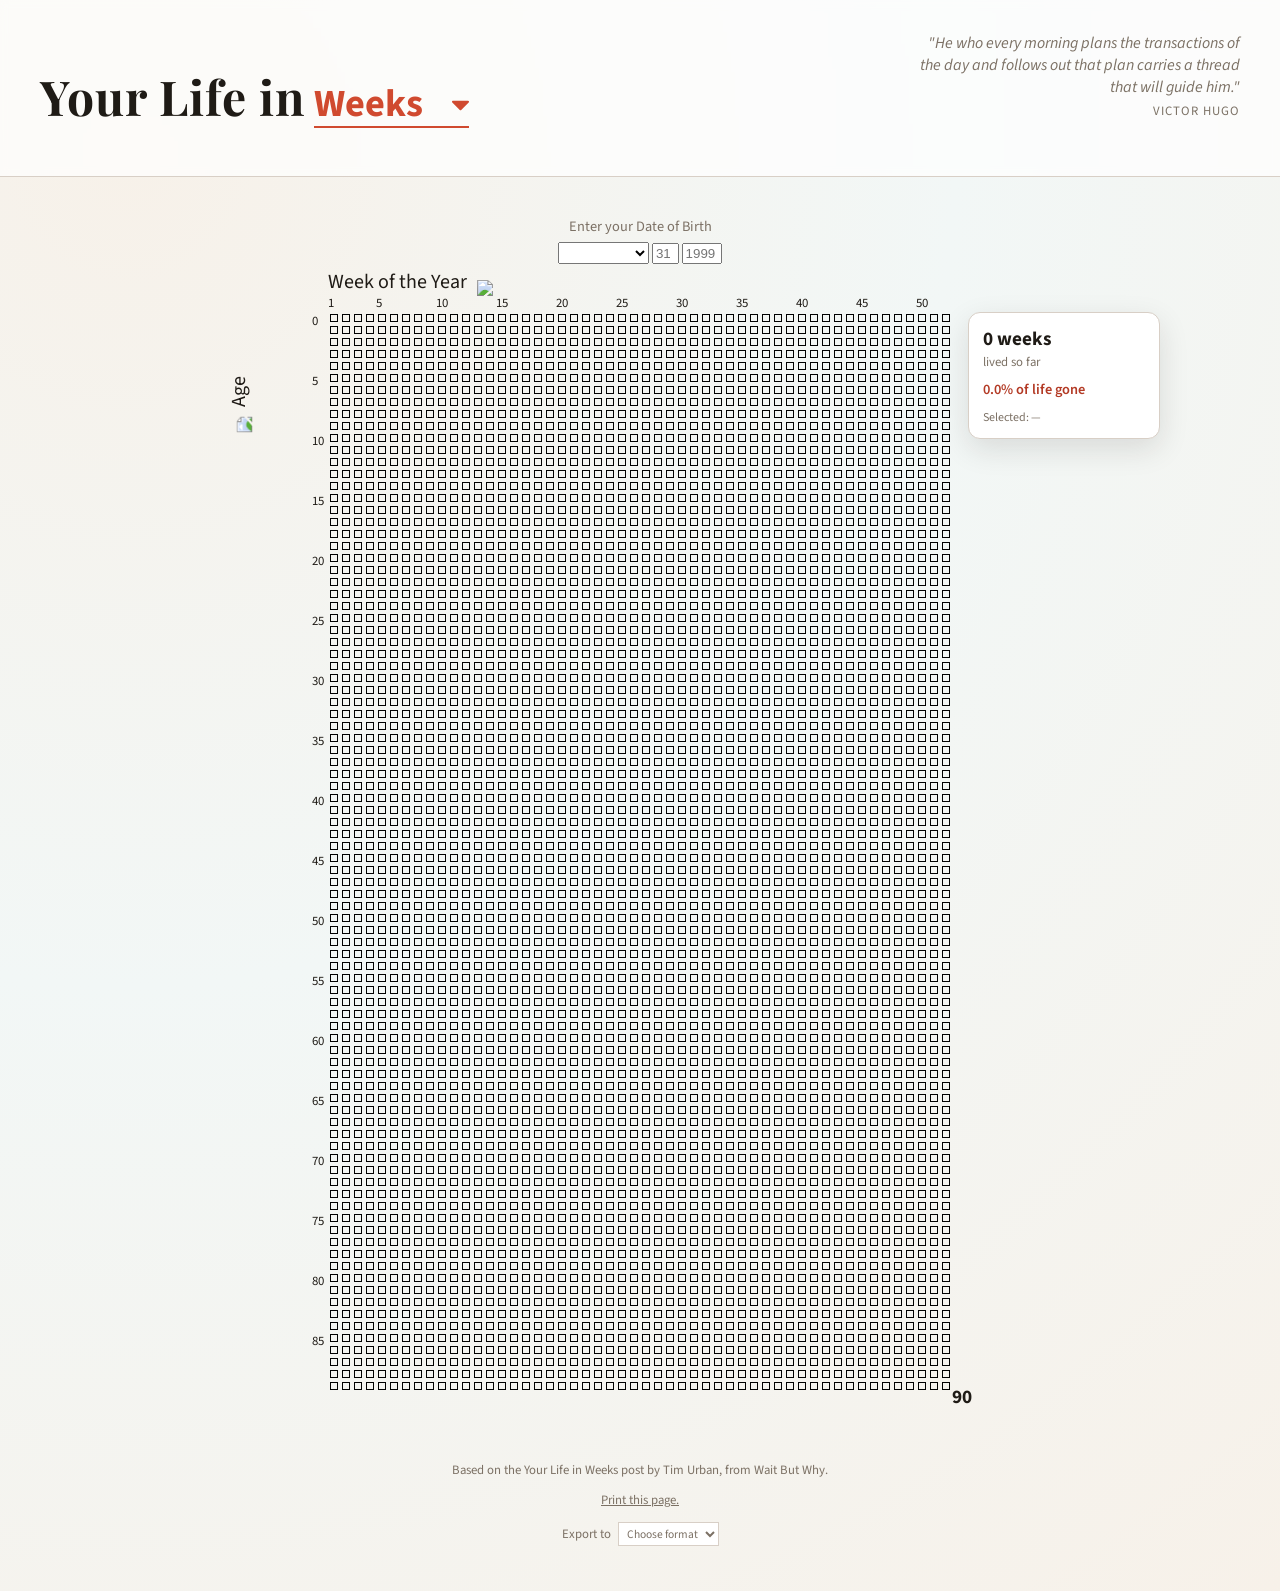
==== commit 52ae13fe: "Redesign UI with quotes, tracker, and clickable chart" ====
--- a/index.html
+++ b/index.html
@@ -6,21 +6,23 @@
   <meta name="description" content="Enter your date of birth, to see your life in weeks. Based on the post by Tim Urban, from Wait by Why.">
   <meta name="viewport" content="width=device-width, initial-scale=1">
   <link rel="icon" href="weeks-favicon.png" sizes="32x32">
+  <link rel="stylesheet" href="https://fonts.googleapis.com/css2?family=Playfair+Display:wght@600;700&family=Source+Sans+3:wght@400;600;700&display=swap">
   <link rel="stylesheet" href="your-life.css">
-  <style>
-    body {
-      margin: 8px 8px 0 calc(3rem + 8px);
-    }
-  </style>
 </head>
 <body>
   <div class="title-box">
-    <h1 class="title">Your Life in <label for="unitbox" class="unitbox-label visuallyhidden">Weeks</label></h1>
-    <select name="unitbox" class="unitbox" id="unitbox" required>
-      <option value="years">Years</option>
-      <option value="months">Months</option>
-      <option value="weeks" selected>Weeks</option>
-    </select>
+    <div class="title-left">
+      <h1 class="title">Your Life in <label for="unitbox" class="unitbox-label visuallyhidden">Weeks</label></h1>
+      <select name="unitbox" class="unitbox" id="unitbox" required>
+        <option value="years">Years</option>
+        <option value="months">Months</option>
+        <option value="weeks" selected>Weeks</option>
+      </select>
+    </div>
+    <div class="quote-box" aria-live="polite">
+      <p class="quote-text" id="quote-text"></p>
+      <p class="quote-author" id="quote-author"></p>
+    </div>
   </div>
   <form class="dob" action="#">
     <p class="instruction"><span class="print-hide">Enter your </span>Date of Birth</p>
@@ -85,6 +87,12 @@
         <span>90</span>
       </div>
     </div>
+    <div class="life-tracker" aria-live="polite">
+      <div class="tracker-value"><span id="life-count">0</span> <span id="life-unit">weeks</span></div>
+      <div class="tracker-sub">lived so far</div>
+      <div class="tracker-percent"><span id="life-percent">0</span>% of life gone</div>
+      <div class="tracker-selected" id="life-selected">Selected: —</div>
+    </div>
     <li></li>
     <li></li>
     <li></li>
--- a/your-life.css
+++ b/your-life.css
@@ -8,49 +8,77 @@
   box-sizing: inherit;
 }
 body {
-  font-family: Helvetica, Ariel, sans-serif;
-  margin: 8px; /* for page padding on mobile */
+  font-family: "Source Sans 3", "Noto Sans", sans-serif;
+  margin: 0;
+  color: var(--ink);
+  background: radial-gradient(circle at 10% 10%, #f7f1e9 0%, #f2f7f6 45%, #f7f1e9 100%);
+  min-height: 100vh;
+}
+
+/**
+ * Theme
+ */
+:root {
+  --ink: #1f1b16;
+  --muted: #7c7165;
+  --accent: #d04a2f;
+  --accent-dark: #b33a25;
+  --panel: #ffffff;
+  --border: #d8cfc6;
 }
 
 /**
  * Common Page Styles
  */
 .title-box {
-  padding-top: 1rem;
-  text-align: center;
+  display: flex;
+  align-items: flex-start;
+  justify-content: space-between;
+  gap: 2rem;
+  padding: 2rem 2.5rem 1rem;
+  border-bottom: 1px solid var(--border);
+  background: rgba(255, 255, 255, 0.7);
+  backdrop-filter: blur(4px);
 }
 .title {
   display: inline;
-  color: #000080;
+  font-family: "Playfair Display", "Times New Roman", serif;
+  font-size: clamp(2rem, 4vw, 3rem);
+  color: var(--ink);
+  letter-spacing: 0.02em;
+}
+.title-left {
+  display: flex;
+  align-items: baseline;
+  gap: 0.6rem;
+  flex-wrap: wrap;
 }
 .unitbox-label {
   display: inline;
 }
 .unitbox {
   display: inline;
-  font-family: sans-serif;
+  font-family: inherit;
   line-height: 1.125;
   padding: 0 0.75em 0 0;
   margin: 0;
-  color: #CB0509;
-  font-size: 2em;
+  color: var(--accent);
+  font-size: clamp(1.5rem, 3vw, 2.4rem);
   font-weight: 700;
   border-radius: 0;
   border-left: none;
   border-top: none;
   border-right: none;
-  border-bottom: 1px solid #CB0509;
+  border-bottom: 2px solid var(--accent);
 
   -moz-appearance: none;
   -webkit-appearance: none;
   appearance: none;
-  background-color: #fff;
-	background-image: url('data:image/svg+xml;charset=US-ASCII,%3Csvg%20xmlns%3D%22http%3A%2F%2Fwww.w3.org%2F2000%2Fsvg%22%20width%3D%22292.4%22%20height%3D%22292.4%22%3E%3Cpath%20fill%3D%22%23CB0509%22%20d%3D%22M287%2069.4a17.6%2017.6%200%200%200-13-5.4H18.4c-5%200-9.3%201.8-12.9%205.4A17.6%2017.6%200%200%200%200%2082.2c0%205%201.8%209.3%205.4%2012.9l128%20127.9c3.6%203.6%207.8%205.4%2012.8%205.4s9.2-1.8%2012.8-5.4L287%2095c3.5-3.5%205.4-7.8%205.4-12.8%200-5-1.9-9.2-5.5-12.8z%22%2F%3E%3C%2Fsvg%3E');
-	background-repeat: no-repeat, repeat;
-	/* arrow icon position (1em from the right, 50% vertical) , then gradient position*/
-	background-position: right 0em top 50%, 0 0;
-	/* icon size, then gradient */
-  background-size: .45em auto, 100%;
+  background-color: transparent;
+  background-image: url('data:image/svg+xml;charset=US-ASCII,%3Csvg%20xmlns%3D%22http%3A%2F%2Fwww.w3.org%2F2000%2Fsvg%22%20width%3D%22292.4%22%20height%3D%22292.4%22%3E%3Cpath%20fill%3D%22%23d04a2f%22%20d%3D%22M287%2069.4a17.6%2017.6%200%200%200-13-5.4H18.4c-5%200-9.3%201.8-12.9%205.4A17.6%2017.6%200%200%200%200%2082.2c0%205%201.8%209.3%205.4%2012.9l128%20127.9c3.6%203.6%207.8%205.4%2012.8%205.4s9.2-1.8%2012.8-5.4L287%2095c3.5-3.5%205.4-7.8%205.4-12.8%200-5-1.9-9.2-5.5-12.8z%22%2F%3E%3C%2Fsvg%3E');
+  background-repeat: no-repeat;
+  background-position: right 0em top 55%;
+  background-size: .45em auto;
 }
 /* Hide arrow icon in IE browsers */
 .unitbox::-ms-expand {
@@ -64,10 +92,12 @@
 
 .dob {
   text-align: center;
+  padding: 1.5rem 1rem 0;
 }
 .instruction {
   font-size: 0.9em;
   margin-bottom: 0.3rem;
+  color: var(--muted);
 }
 .month {
   padding: 1.25px;
@@ -83,9 +113,27 @@
 }
 .chart {
   position: relative;
-  margin: 4rem auto 2rem auto;
+  margin: 3rem auto 2.5rem auto;
   padding: 0;
   list-style-type: none;
+}
+.chart li {
+  cursor: pointer;
+  transition: transform 120ms ease, box-shadow 120ms ease, border-color 120ms ease;
+}
+.chart li:hover {
+  transform: scale(1.08);
+  border-color: var(--accent);
+  box-shadow: 0 0 0 2px rgba(208, 74, 47, 0.15);
+}
+.chart li.is-selected {
+  border-color: var(--accent-dark);
+  box-shadow: 0 0 0 2px rgba(179, 58, 37, 0.35);
+  transform: scale(1.08);
+}
+.chart li:focus-visible {
+  outline: 2px solid var(--accent-dark);
+  outline-offset: 1px;
 }
 .x-axis {
   position: absolute;
@@ -96,18 +144,64 @@
 .x-axis .markers,
 .y-axis .markers {
   font-size: 0.8rem;
-  color: black;
+  color: var(--ink);
 }
 .credits {
   font-size: 0.8rem;
   text-align: center;
-  color: #aaaaaa;
-  padding-bottom: 1rem;
+  color: var(--muted);
+  padding: 1rem 1rem 2rem;
 }
 .credits a:link,
 .credits a:hover,
 .credits a:visited {
-  color: #aaaaaa;
+  color: var(--muted);
+}
+.quote-box {
+  max-width: 320px;
+  text-align: right;
+  color: var(--muted);
+}
+.quote-text {
+  font-style: italic;
+  margin: 0 0 0.25rem 0;
+}
+.quote-author {
+  margin: 0;
+  font-size: 0.8rem;
+  text-transform: uppercase;
+  letter-spacing: 0.08em;
+}
+.life-tracker {
+  position: absolute;
+  right: -13rem;
+  top: 0;
+  width: 12rem;
+  background: var(--panel);
+  border: 1px solid var(--border);
+  border-radius: 12px;
+  padding: 0.75rem 0.85rem;
+  box-shadow: 0 10px 30px rgba(31, 27, 22, 0.12);
+}
+.tracker-value {
+  font-size: 1.2rem;
+  font-weight: 700;
+  color: var(--ink);
+}
+.tracker-sub {
+  font-size: 0.8rem;
+  color: var(--muted);
+  margin-bottom: 0.5rem;
+}
+.tracker-percent {
+  font-size: 0.9rem;
+  font-weight: 600;
+  color: var(--accent-dark);
+}
+.tracker-selected {
+  font-size: 0.75rem;
+  margin-top: 0.6rem;
+  color: var(--muted);
 }
 .export-label {
   margin-right: 0.25rem;
@@ -115,9 +209,9 @@
 .export-select {
   font-family: inherit;
   font-size: 0.9em;
-  color: #666666;
+  color: var(--muted);
   background-color: #ffffff;
-  border: 1px solid #cccccc;
+  border: 1px solid var(--border);
   padding: 0.1rem 0.25rem;
 }
 
@@ -150,6 +244,10 @@
   float: left;
   transform: rotate(45deg);
 }
+.years > li:hover,
+.years > li.is-selected {
+  transform: rotate(45deg) scale(1.08);
+}
 
 /* MONTHS */
 .months {
@@ -176,11 +274,11 @@
   float: left;
 }
 .weeks--x-label {
-  color: #000080;
+  color: var(--ink);
   font-size: 1.25rem;
 }
 .weeks--y-label {
-  color: #000080;
+  color: var(--ink);
   transform: rotate(-90deg);
   font-size: 1.25rem;
   position: absolute;
@@ -269,6 +367,22 @@
   margin: -1px; padding: 0; border: 0;
 }
 
+@media (max-width: 900px) {
+  .title-box {
+    flex-direction: column;
+    align-items: flex-start;
+  }
+  .quote-box {
+    text-align: left;
+    max-width: 100%;
+  }
+  .life-tracker {
+    position: static;
+    width: auto;
+    margin: 1rem auto 0;
+  }
+}
+
 /**
  * Print Styles
  */
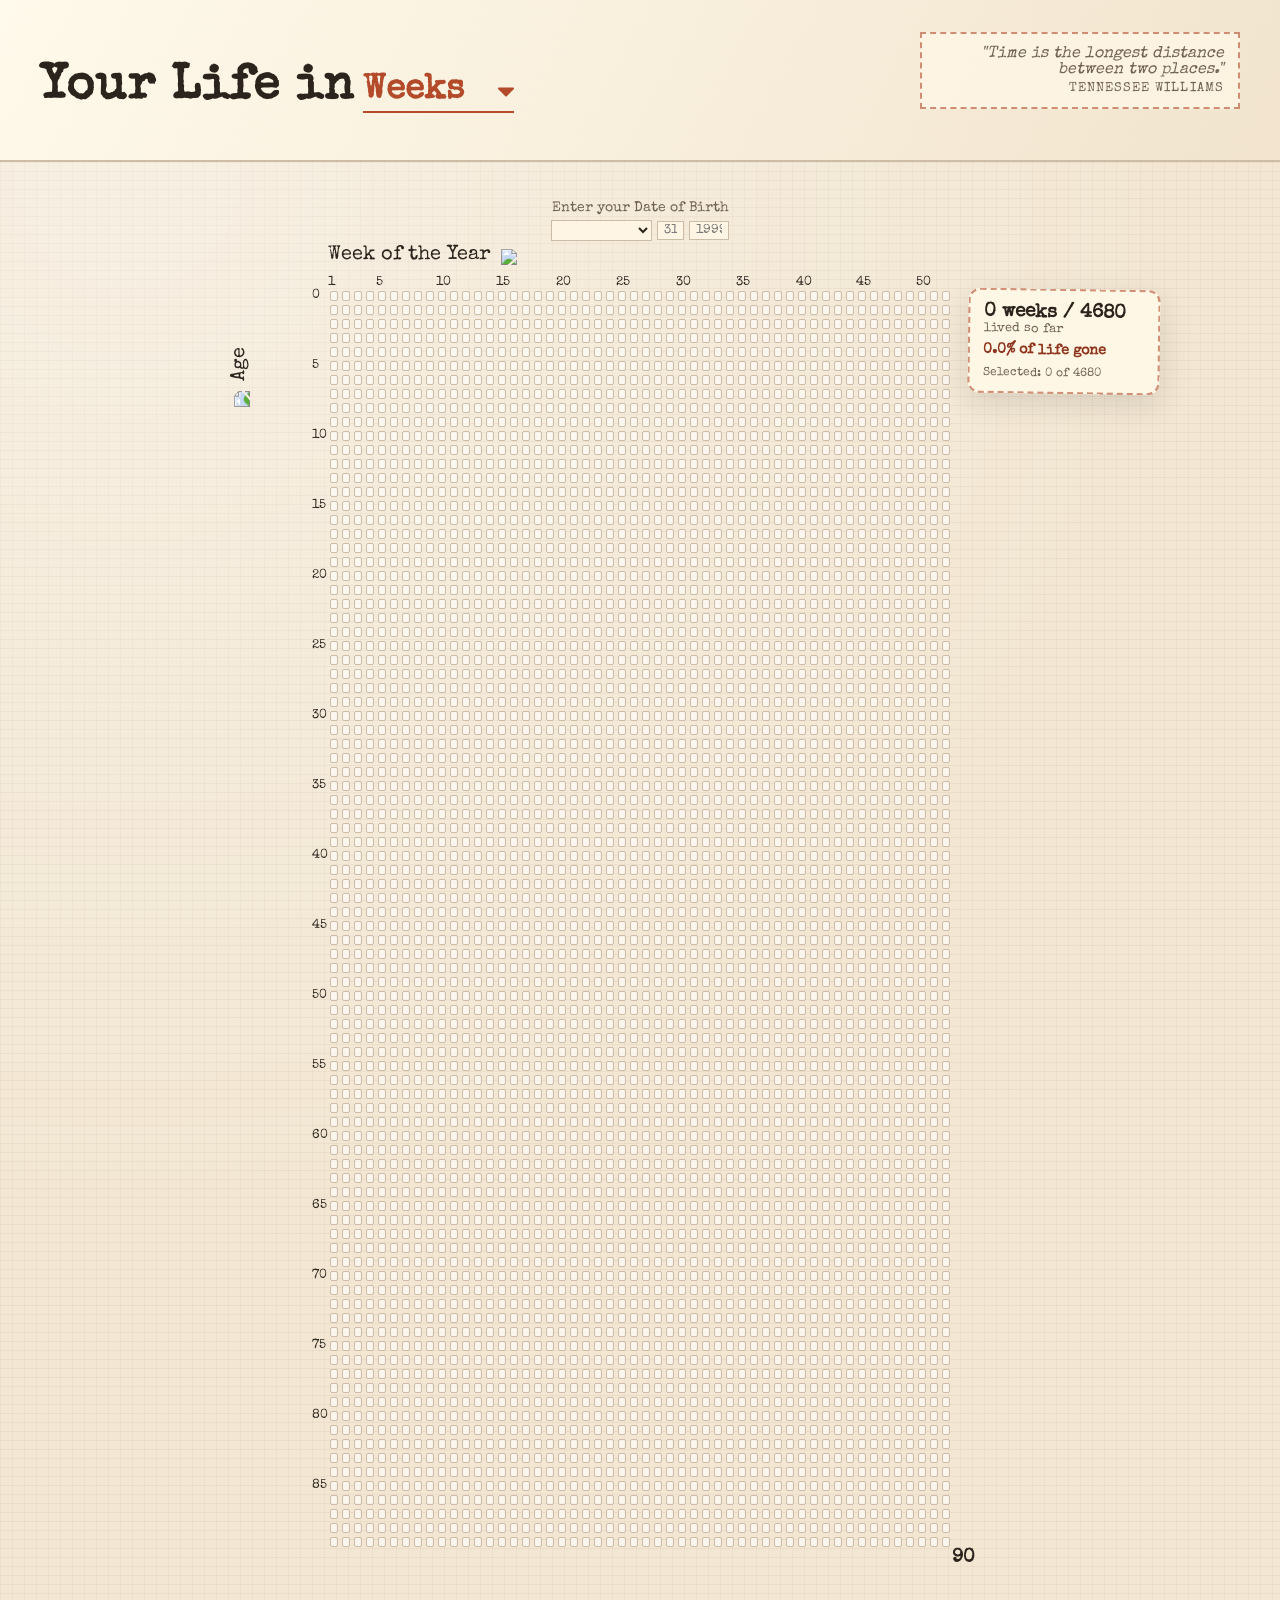
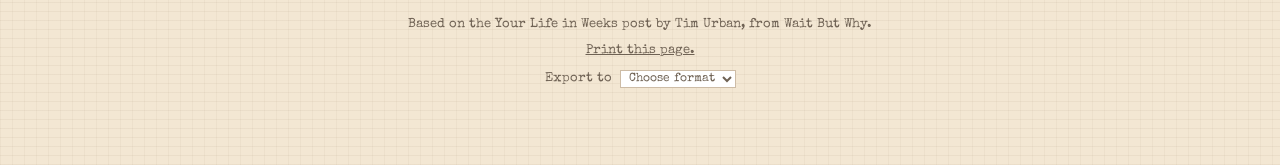
==== commit c9551175: "Add multi-select, tracker totals, xlsx export, and retro style" ====
--- a/index.html
+++ b/index.html
@@ -6,7 +6,7 @@
   <meta name="description" content="Enter your date of birth, to see your life in weeks. Based on the post by Tim Urban, from Wait by Why.">
   <meta name="viewport" content="width=device-width, initial-scale=1">
   <link rel="icon" href="weeks-favicon.png" sizes="32x32">
-  <link rel="stylesheet" href="https://fonts.googleapis.com/css2?family=Playfair+Display:wght@600;700&family=Source+Sans+3:wght@400;600;700&display=swap">
+  <link rel="stylesheet" href="https://fonts.googleapis.com/css2?family=Special+Elite&display=swap">
   <link rel="stylesheet" href="your-life.css">
 </head>
 <body>
@@ -88,10 +88,10 @@
       </div>
     </div>
     <div class="life-tracker" aria-live="polite">
-      <div class="tracker-value"><span id="life-count">0</span> <span id="life-unit">weeks</span></div>
-      <div class="tracker-sub">lived so far</div>
+      <div class="tracker-value"><span id="life-count">0</span> <span id="life-unit">weeks</span> / <span id="life-total">0</span></div>
+      <div class="tracker-sub" id="life-sub">lived so far</div>
       <div class="tracker-percent"><span id="life-percent">0</span>% of life gone</div>
-      <div class="tracker-selected" id="life-selected">Selected: —</div>
+      <div class="tracker-selected" id="life-selected">Selected: 0 of 0</div>
     </div>
     <li></li>
     <li></li>
@@ -4783,6 +4783,7 @@
         <option value="" selected disabled>Choose format</option>
         <option value="csv">CSV</option>
         <option value="json">JSON</option>
+        <option value="xlsx">XLSX</option>
         <option value="xlsm">XLSM</option>
       </select>
     </p>
--- a/your-life.css
+++ b/your-life.css
@@ -8,23 +8,28 @@
   box-sizing: inherit;
 }
 body {
-  font-family: "Source Sans 3", "Noto Sans", sans-serif;
+  font-family: "Special Elite", "Courier New", monospace;
   margin: 0;
   color: var(--ink);
-  background: radial-gradient(circle at 10% 10%, #f7f1e9 0%, #f2f7f6 45%, #f7f1e9 100%);
+  background-color: #f3e7d3;
+  background-image:
+    radial-gradient(circle at 10% 10%, rgba(255, 255, 255, 0.35) 0%, rgba(255, 255, 255, 0) 55%),
+    repeating-linear-gradient(0deg, rgba(139, 115, 88, 0.08) 0px, rgba(139, 115, 88, 0.08) 1px, transparent 1px, transparent 9px),
+    repeating-linear-gradient(90deg, rgba(139, 115, 88, 0.06) 0px, rgba(139, 115, 88, 0.06) 1px, transparent 1px, transparent 12px);
   min-height: 100vh;
+  padding-bottom: 2rem;
 }
 
 /**
  * Theme
  */
 :root {
-  --ink: #1f1b16;
-  --muted: #7c7165;
-  --accent: #d04a2f;
-  --accent-dark: #b33a25;
-  --panel: #ffffff;
-  --border: #d8cfc6;
+  --ink: #2a241d;
+  --muted: #6f6254;
+  --accent: #b34a2a;
+  --accent-dark: #8d341c;
+  --panel: #fff7e6;
+  --border: #cdbca6;
 }
 
 /**
@@ -36,13 +41,12 @@
   justify-content: space-between;
   gap: 2rem;
   padding: 2rem 2.5rem 1rem;
-  border-bottom: 1px solid var(--border);
-  background: rgba(255, 255, 255, 0.7);
-  backdrop-filter: blur(4px);
+  border-bottom: 2px solid var(--border);
+  background: linear-gradient(120deg, rgba(255, 250, 235, 0.96), rgba(242, 228, 206, 0.9));
 }
 .title {
   display: inline;
-  font-family: "Playfair Display", "Times New Roman", serif;
+  font-family: "Special Elite", "Courier New", monospace;
   font-size: clamp(2rem, 4vw, 3rem);
   color: var(--ink);
   letter-spacing: 0.02em;
@@ -63,7 +67,7 @@
   padding: 0 0.75em 0 0;
   margin: 0;
   color: var(--accent);
-  font-size: clamp(1.5rem, 3vw, 2.4rem);
+  font-size: clamp(1.4rem, 3vw, 2.2rem);
   font-weight: 700;
   border-radius: 0;
   border-left: none;
@@ -75,7 +79,7 @@
   -webkit-appearance: none;
   appearance: none;
   background-color: transparent;
-  background-image: url('data:image/svg+xml;charset=US-ASCII,%3Csvg%20xmlns%3D%22http%3A%2F%2Fwww.w3.org%2F2000%2Fsvg%22%20width%3D%22292.4%22%20height%3D%22292.4%22%3E%3Cpath%20fill%3D%22%23d04a2f%22%20d%3D%22M287%2069.4a17.6%2017.6%200%200%200-13-5.4H18.4c-5%200-9.3%201.8-12.9%205.4A17.6%2017.6%200%200%200%200%2082.2c0%205%201.8%209.3%205.4%2012.9l128%20127.9c3.6%203.6%207.8%205.4%2012.8%205.4s9.2-1.8%2012.8-5.4L287%2095c3.5-3.5%205.4-7.8%205.4-12.8%200-5-1.9-9.2-5.5-12.8z%22%2F%3E%3C%2Fsvg%3E');
+  background-image: url('data:image/svg+xml;charset=US-ASCII,%3Csvg%20xmlns%3D%22http%3A%2F%2Fwww.w3.org%2F2000%2Fsvg%22%20width%3D%22292.4%22%20height%3D%22292.4%22%3E%3Cpath%20fill%3D%22%23b34a2a%22%20d%3D%22M287%2069.4a17.6%2017.6%200%200%200-13-5.4H18.4c-5%200-9.3%201.8-12.9%205.4A17.6%2017.6%200%200%200%200%2082.2c0%205%201.8%209.3%205.4%2012.9l128%20127.9c3.6%203.6%207.8%205.4%2012.8%205.4s9.2-1.8%2012.8-5.4L287%2095c3.5-3.5%205.4-7.8%205.4-12.8%200-5-1.9-9.2-5.5-12.8z%22%2F%3E%3C%2Fsvg%3E');
   background-repeat: no-repeat;
   background-position: right 0em top 55%;
   background-size: .45em auto;
@@ -93,6 +97,14 @@
 .dob {
   text-align: center;
   padding: 1.5rem 1rem 0;
+}
+.dob select,
+.dob input {
+  font-family: inherit;
+  background: rgba(255, 247, 230, 0.9);
+  border: 1px solid var(--border);
+  color: var(--ink);
+  padding: 0.15rem 0.35rem;
 }
 .instruction {
   font-size: 0.9em;
@@ -116,20 +128,29 @@
   margin: 3rem auto 2.5rem auto;
   padding: 0;
   list-style-type: none;
+  user-select: none;
 }
 .chart li {
   cursor: pointer;
+  background-color: rgba(255, 255, 255, 0.6);
+  border: 1px solid var(--border);
   transition: transform 120ms ease, box-shadow 120ms ease, border-color 120ms ease;
+}
+.chart li.is-lived {
+  background-image:
+    linear-gradient(45deg, transparent 46%, rgba(141, 52, 28, 0.5) 47%, rgba(141, 52, 28, 0.5) 53%, transparent 54%),
+    linear-gradient(-45deg, transparent 46%, rgba(141, 52, 28, 0.5) 47%, rgba(141, 52, 28, 0.5) 53%, transparent 54%);
 }
 .chart li:hover {
   transform: scale(1.08);
   border-color: var(--accent);
-  box-shadow: 0 0 0 2px rgba(208, 74, 47, 0.15);
+  box-shadow: 0 0 0 2px rgba(179, 74, 42, 0.2);
 }
 .chart li.is-selected {
   border-color: var(--accent-dark);
-  box-shadow: 0 0 0 2px rgba(179, 58, 37, 0.35);
+  box-shadow: 0 0 0 2px rgba(141, 52, 28, 0.35);
   transform: scale(1.08);
+  background-color: rgba(179, 74, 42, 0.18);
 }
 .chart li:focus-visible {
   outline: 2px solid var(--accent-dark);
@@ -161,6 +182,9 @@
   max-width: 320px;
   text-align: right;
   color: var(--muted);
+  border: 2px dashed rgba(179, 74, 42, 0.6);
+  padding: 0.75rem 0.9rem;
+  background: rgba(255, 247, 230, 0.8);
 }
 .quote-text {
   font-style: italic;
@@ -178,10 +202,11 @@
   top: 0;
   width: 12rem;
   background: var(--panel);
-  border: 1px solid var(--border);
+  border: 2px dashed rgba(179, 74, 42, 0.6);
   border-radius: 12px;
   padding: 0.75rem 0.85rem;
   box-shadow: 0 10px 30px rgba(31, 27, 22, 0.12);
+  transform: rotate(0.8deg);
 }
 .tracker-value {
   font-size: 1.2rem;
@@ -235,18 +260,19 @@
   max-width: 380px; /* 38px per year * 10years = 380px */
 }
 .years > li {
-  border: 1px solid black;
+  border: 1px solid var(--border);
   width: 5.789473684%; /* 22px/380px */
   /*  For border-box sizing, width includes borders. Thus a         //
   //  22px width is a like a padding of 20px with two 1px borders.  */
-  padding-bottom: 5.263157895%; /* 20px/380px */
+  padding-bottom: 5.789473684%;
   margin: 2.105263158%; /* 8px/380px */
   float: left;
-  transform: rotate(45deg);
+  transform: none;
+  border-radius: 2px;
 }
 .years > li:hover,
 .years > li.is-selected {
-  transform: rotate(45deg) scale(1.08);
+  transform: scale(1.08);
 }
 
 /* MONTHS */
@@ -254,11 +280,11 @@
   max-width: 504px; /* 14px per month * 36 months = 504px */
 }
 .months > li {
-  border: 1px solid black;
+  border: 1px solid var(--border);
   width: 2.380952381%; /* 12px/504px */
-  padding-bottom: 1.984126984%; /* 10px/504px */
+  padding-bottom: 2.380952381%;
   margin: .198412698%; /* 1px/504px */
-  border-radius: 50%;
+  border-radius: 2px;
   float: left;
 }
 
@@ -267,11 +293,12 @@
   max-width: 624px; /* 12px per week * 52weeks = 624px */
 }
 .weeks > li {
-  border: 1px solid black;
+  border: 1px solid var(--border);
   width: 1.282051282%; /* 8px/624px */
-  padding-bottom: .961538462%; /* 6px/624px */
+  padding-bottom: 1.282051282%;
   margin: .320512821%; /* 2px/624px */
   float: left;
+  border-radius: 2px;
 }
 .weeks--x-label {
   color: var(--ink);
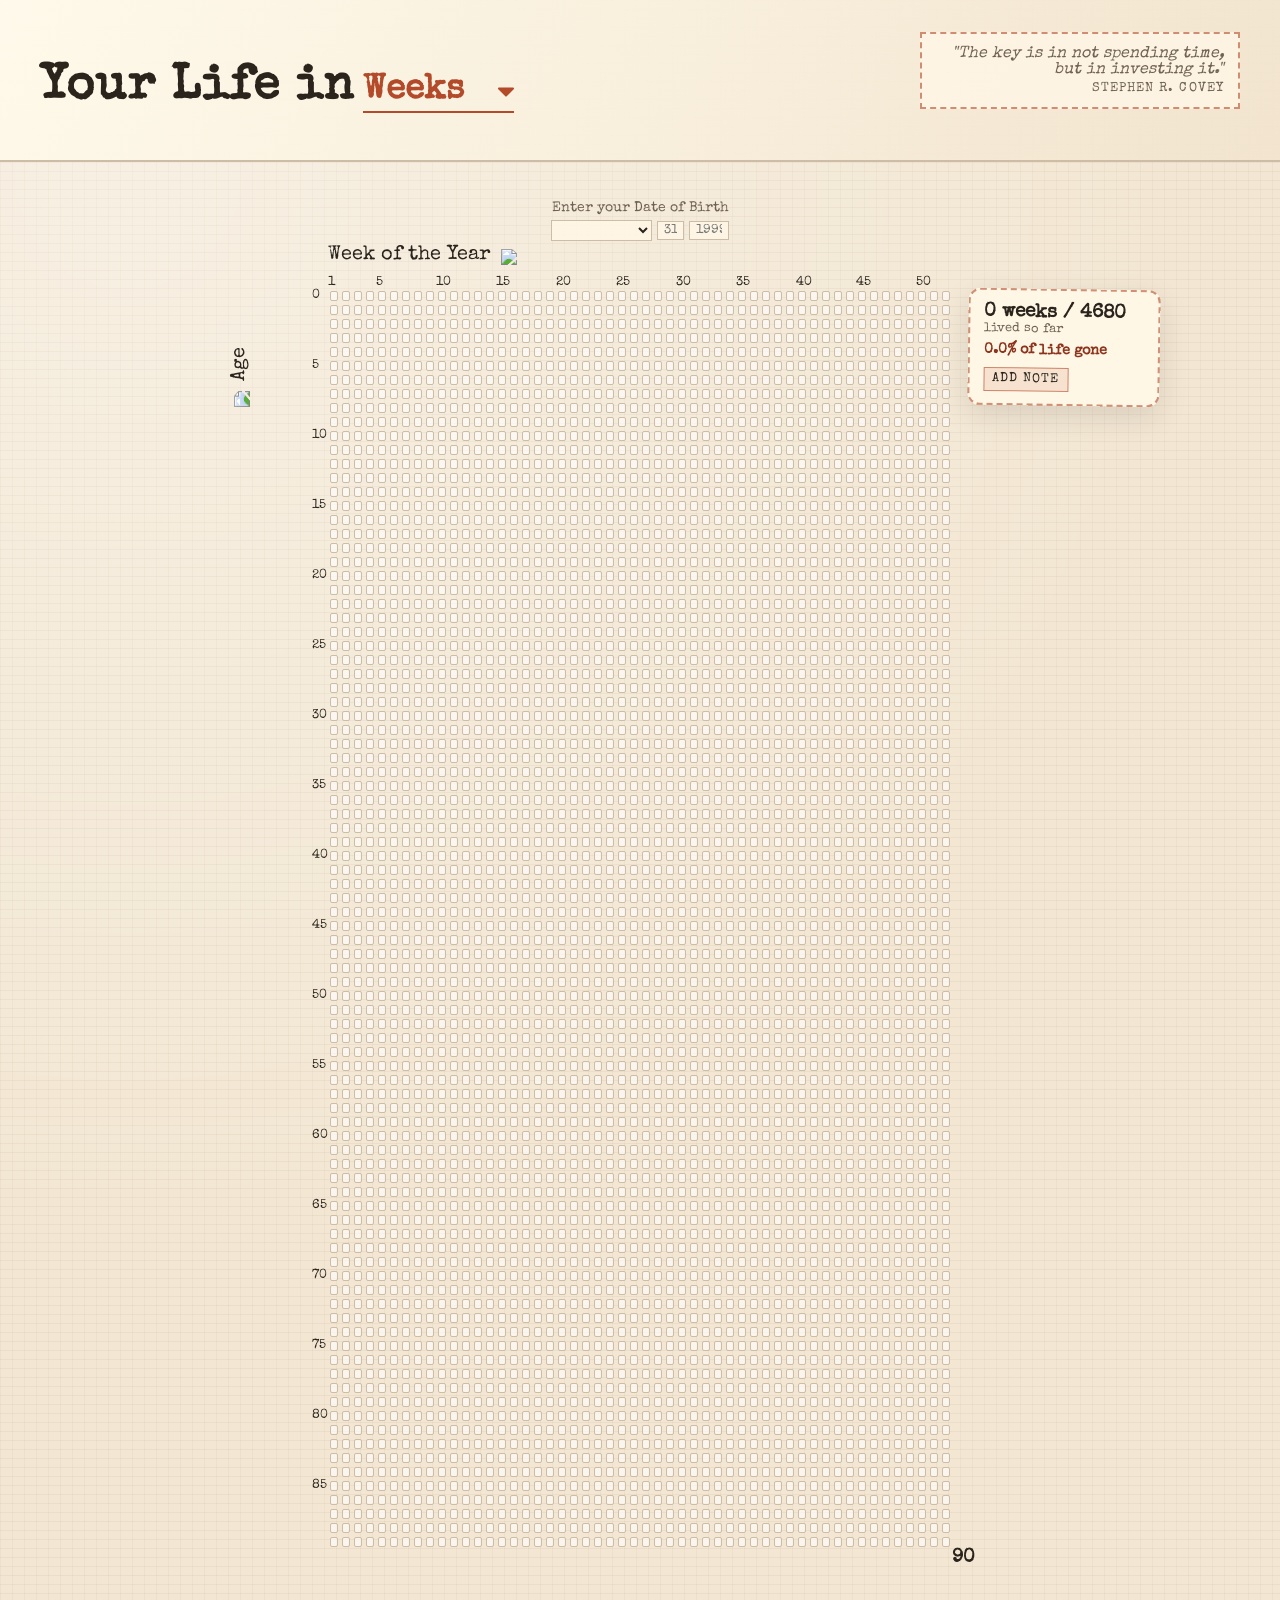
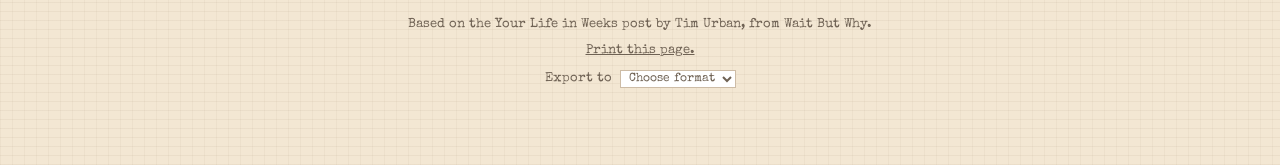
==== commit b1fe45cf: "Replace selection effects with note panel" ====
--- a/index.html
+++ b/index.html
@@ -91,8 +91,15 @@
       <div class="tracker-value"><span id="life-count">0</span> <span id="life-unit">weeks</span> / <span id="life-total">0</span></div>
       <div class="tracker-sub" id="life-sub">lived so far</div>
       <div class="tracker-percent"><span id="life-percent">0</span>% of life gone</div>
-      <div class="tracker-selected" id="life-selected">Selected: 0 of 0</div>
+      <button type="button" class="note-toggle" id="note-toggle">Add note</button>
     </div>
+    <aside class="note-panel is-hidden" id="note-panel">
+      <div class="note-header">
+        <span class="note-title">Note</span>
+        <button type="button" class="note-close" id="note-close">Close</button>
+      </div>
+      <textarea id="note-text" class="note-text" rows="3" placeholder="Write a note..."></textarea>
+    </aside>
     <li></li>
     <li></li>
     <li></li>
--- a/your-life.css
+++ b/your-life.css
@@ -134,27 +134,11 @@
   cursor: pointer;
   background-color: rgba(255, 255, 255, 0.6);
   border: 1px solid var(--border);
-  transition: transform 120ms ease, box-shadow 120ms ease, border-color 120ms ease;
 }
 .chart li.is-lived {
   background-image:
     linear-gradient(45deg, transparent 46%, rgba(141, 52, 28, 0.5) 47%, rgba(141, 52, 28, 0.5) 53%, transparent 54%),
     linear-gradient(-45deg, transparent 46%, rgba(141, 52, 28, 0.5) 47%, rgba(141, 52, 28, 0.5) 53%, transparent 54%);
-}
-.chart li:hover {
-  transform: scale(1.08);
-  border-color: var(--accent);
-  box-shadow: 0 0 0 2px rgba(179, 74, 42, 0.2);
-}
-.chart li.is-selected {
-  border-color: var(--accent-dark);
-  box-shadow: 0 0 0 2px rgba(141, 52, 28, 0.35);
-  transform: scale(1.08);
-  background-color: rgba(179, 74, 42, 0.18);
-}
-.chart li:focus-visible {
-  outline: 2px solid var(--accent-dark);
-  outline-offset: 1px;
 }
 .x-axis {
   position: absolute;
@@ -207,6 +191,70 @@
   padding: 0.75rem 0.85rem;
   box-shadow: 0 10px 30px rgba(31, 27, 22, 0.12);
   transform: rotate(0.8deg);
+}
+.note-toggle {
+  margin-top: 0.6rem;
+  font-family: inherit;
+  font-size: 0.8rem;
+  text-transform: uppercase;
+  letter-spacing: 0.08em;
+  background: rgba(179, 74, 42, 0.12);
+  border: 1px solid rgba(179, 74, 42, 0.6);
+  color: var(--ink);
+  padding: 0.3rem 0.5rem;
+  cursor: pointer;
+}
+.note-panel {
+  position: absolute;
+  top: 0;
+  left: calc((100% - 100vw) / 2);
+  width: clamp(220px, calc((100vw - 100%) / 2 - 140px), 420px);
+  min-height: 120px;
+  background: var(--panel);
+  border: 2px dashed rgba(179, 74, 42, 0.6);
+  border-radius: 12px;
+  padding: 0.75rem 0.85rem;
+  box-shadow: 0 10px 30px rgba(31, 27, 22, 0.12);
+}
+.note-panel.is-hidden {
+  display: none;
+}
+.note-header {
+  display: flex;
+  align-items: center;
+  justify-content: space-between;
+  margin-bottom: 0.5rem;
+}
+.note-title {
+  font-weight: 700;
+  text-transform: uppercase;
+  letter-spacing: 0.08em;
+  font-size: 0.75rem;
+}
+.note-close {
+  font-family: inherit;
+  font-size: 0.7rem;
+  text-transform: uppercase;
+  letter-spacing: 0.08em;
+  background: rgba(42, 36, 29, 0.08);
+  border: 1px solid rgba(42, 36, 29, 0.5);
+  color: var(--ink);
+  padding: 0.2rem 0.4rem;
+  cursor: pointer;
+}
+.note-text {
+  width: 100%;
+  border: none;
+  background: transparent;
+  font-family: inherit;
+  font-size: 0.9rem;
+  color: var(--ink);
+  resize: none;
+  overflow: hidden;
+  min-height: 60px;
+}
+.note-text:focus {
+  outline: none;
 }
 .tracker-value {
   font-size: 1.2rem;
@@ -408,6 +456,11 @@
     width: auto;
     margin: 1rem auto 0;
   }
+  .note-panel {
+    position: static;
+    width: auto;
+    margin: 1rem auto;
+  }
 }
 
 /**
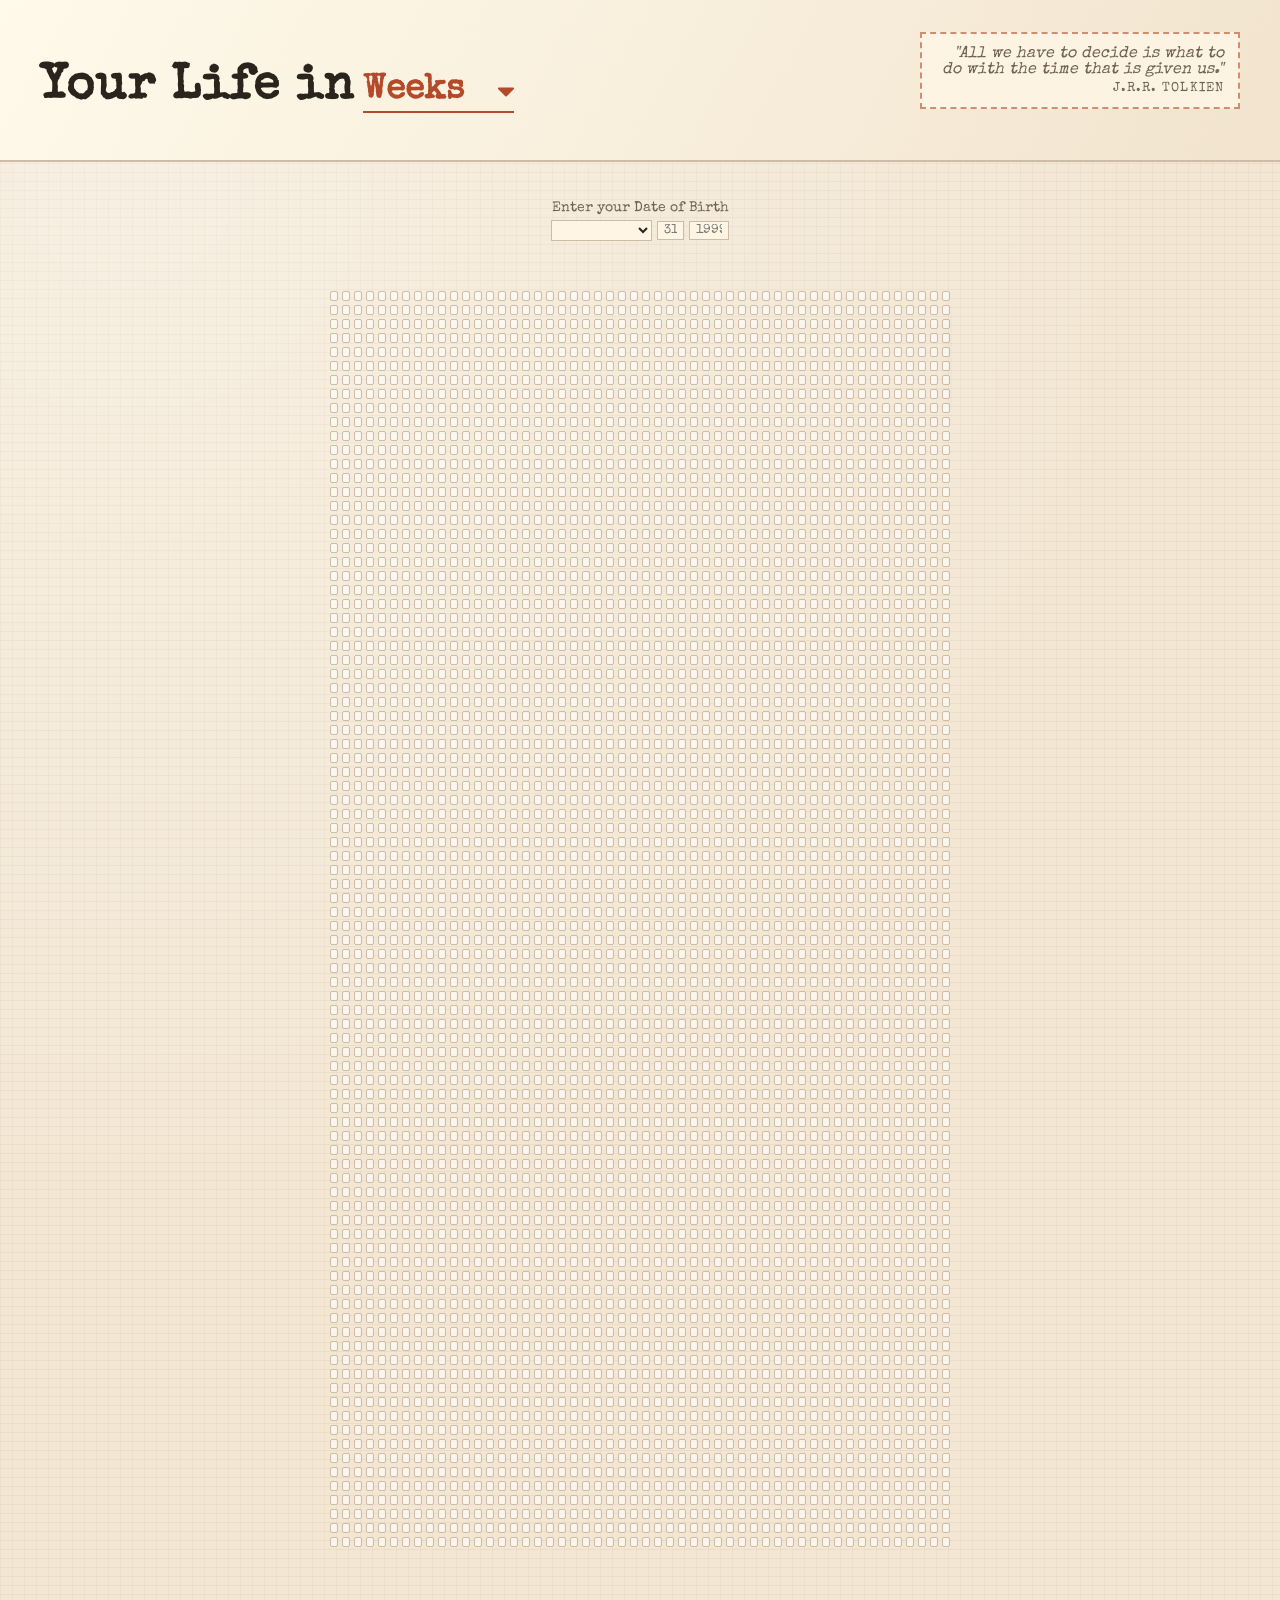
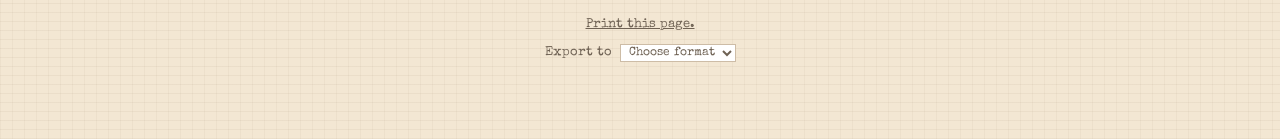
==== commit 064428fc: "Increase lived cell contrast, remove credit line, optimize fonts" ====
--- a/index.html
+++ b/index.html
@@ -6,6 +6,8 @@
   <meta name="description" content="Enter your date of birth, to see your life in weeks. Based on the post by Tim Urban, from Wait by Why.">
   <meta name="viewport" content="width=device-width, initial-scale=1">
   <link rel="icon" href="weeks-favicon.png" sizes="32x32">
+  <link rel="preconnect" href="https://fonts.googleapis.com">
+  <link rel="preconnect" href="https://fonts.gstatic.com" crossorigin>
   <link rel="stylesheet" href="https://fonts.googleapis.com/css2?family=Special+Elite&display=swap">
   <link rel="stylesheet" href="your-life.css">
 </head>
@@ -4782,7 +4784,6 @@
     <li></li>
   </ol>
   <div class="credits">
-    <p>Based on the Your Life in Weeks post by Tim Urban, from Wait But Why.</p>
     <p class="print-hide"><a href="javascript:window.print()">Print this page.</a></p>
     <p class="print-hide">
       <label for="export-format" class="export-label">Export to</label>
--- a/your-life.css
+++ b/your-life.css
@@ -129,6 +129,7 @@
   padding: 0;
   list-style-type: none;
   user-select: none;
+  contain: layout paint;
 }
 .chart li {
   cursor: pointer;
@@ -136,9 +137,11 @@
   border: 1px solid var(--border);
 }
 .chart li.is-lived {
+  border-color: var(--accent-dark);
+  background-color: rgba(179, 74, 42, 0.28);
   background-image:
-    linear-gradient(45deg, transparent 46%, rgba(141, 52, 28, 0.5) 47%, rgba(141, 52, 28, 0.5) 53%, transparent 54%),
-    linear-gradient(-45deg, transparent 46%, rgba(141, 52, 28, 0.5) 47%, rgba(141, 52, 28, 0.5) 53%, transparent 54%);
+    linear-gradient(45deg, transparent 42%, rgba(70, 30, 16, 0.85) 44%, rgba(70, 30, 16, 0.85) 56%, transparent 58%),
+    linear-gradient(-45deg, transparent 42%, rgba(70, 30, 16, 0.85) 44%, rgba(70, 30, 16, 0.85) 56%, transparent 58%);
 }
 .x-axis {
   position: absolute;
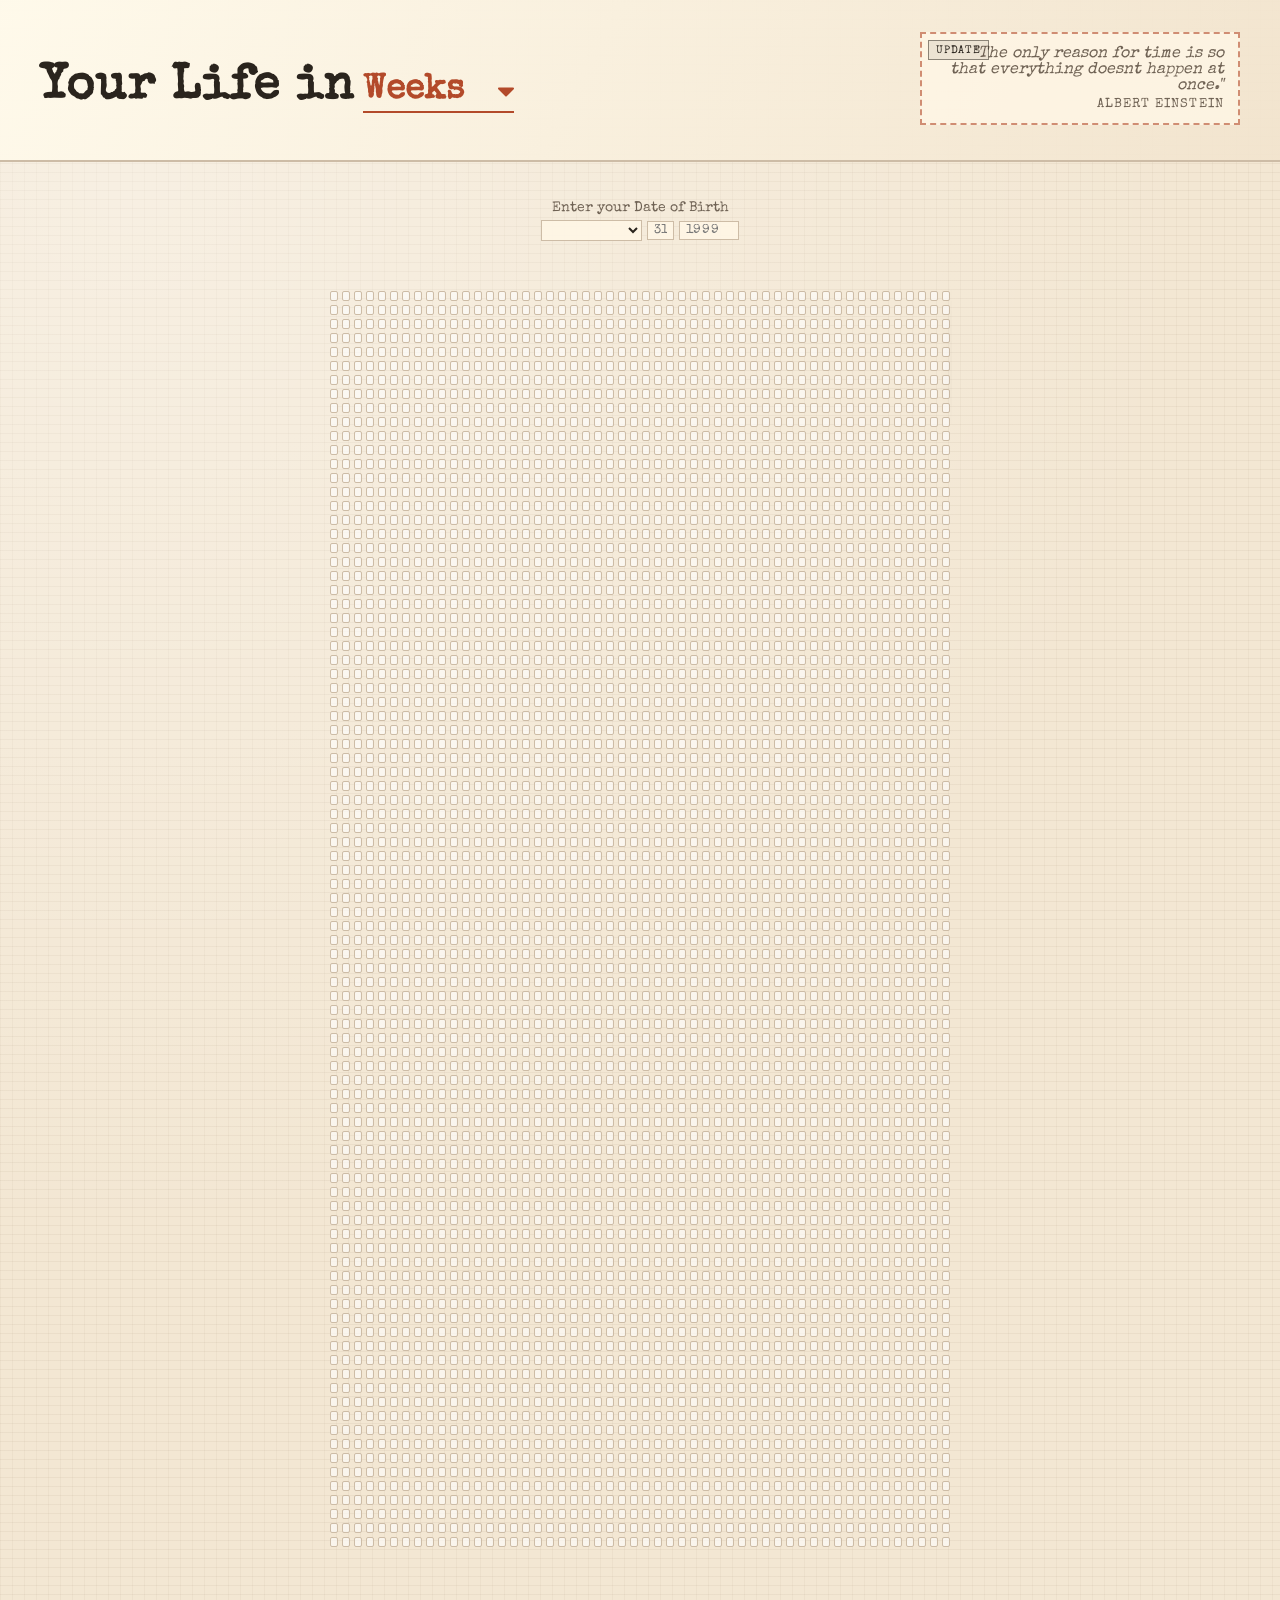
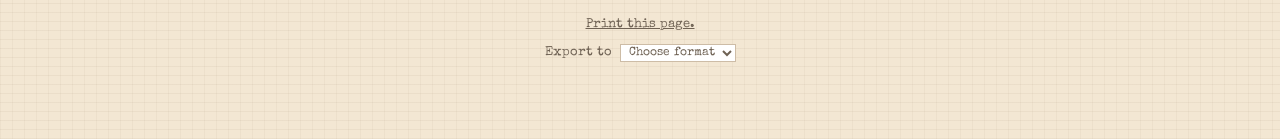
==== commit 5a4fc867: "Keep title in print and expand quotes" ====
--- a/index.html
+++ b/index.html
@@ -22,6 +22,7 @@
       </select>
     </div>
     <div class="quote-box" aria-live="polite">
+      <button type="button" class="quote-refresh" id="quote-refresh">Update</button>
       <p class="quote-text" id="quote-text"></p>
       <p class="quote-author" id="quote-author"></p>
     </div>
--- a/your-life.css
+++ b/your-life.css
@@ -118,7 +118,8 @@
   width: 2em;
 }
 .year {
-  width: 3em;
+  width: 4.5em;
+  letter-spacing: 0.05em;
 }
 input:required:invalid.touched {
   border: 2px solid red;
@@ -172,6 +173,21 @@
   border: 2px dashed rgba(179, 74, 42, 0.6);
   padding: 0.75rem 0.9rem;
   background: rgba(255, 247, 230, 0.8);
+  position: relative;
+}
+.quote-refresh {
+  position: absolute;
+  top: 0.4rem;
+  left: 0.4rem;
+  font-family: inherit;
+  font-size: 0.7rem;
+  text-transform: uppercase;
+  letter-spacing: 0.08em;
+  background: rgba(42, 36, 29, 0.08);
+  border: 1px solid rgba(42, 36, 29, 0.5);
+  color: var(--ink);
+  padding: 0.2rem 0.4rem;
+  cursor: pointer;
 }
 .quote-text {
   font-style: italic;
@@ -506,4 +522,11 @@
   .print-hide {
     display: none;
   }
-}
+
+  .life-tracker,
+  .note-panel,
+  .note-toggle,
+  .quote-box {
+    display: none !important;
+  }
+}
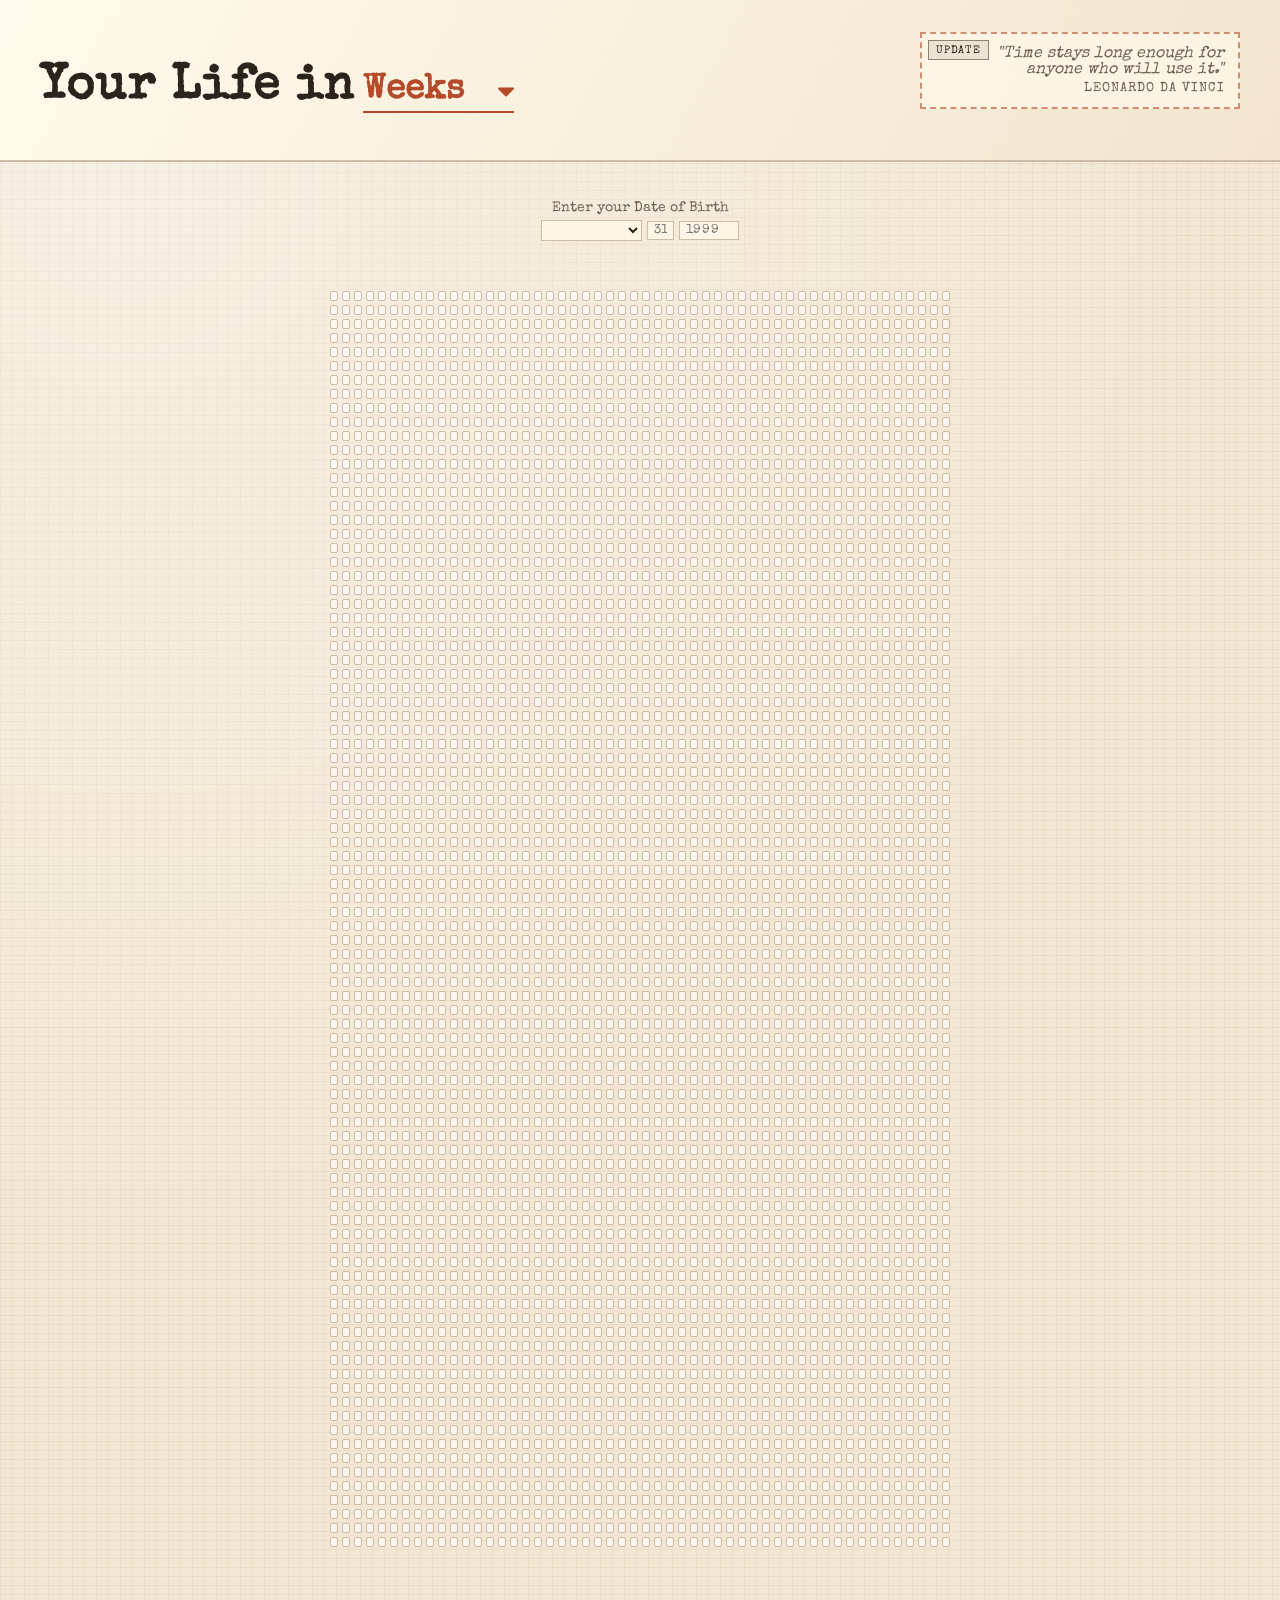
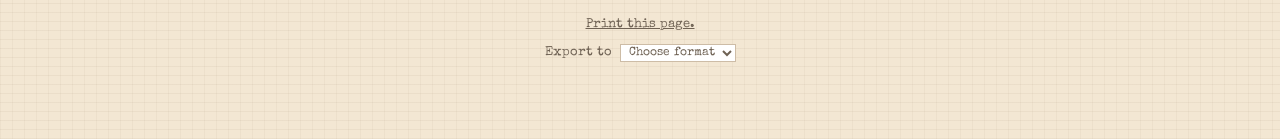
==== commit 67678a7e: "Add axis labels for units and age" ====
--- a/index.html
+++ b/index.html
@@ -51,7 +51,7 @@
   </form>
   <ol class="chart weeks group">
     <div class="x-axis">
-      <label class="weeks--x-label">Week of the Year<img src="images/arrow-right.svg" class="weeks--x-arrow"/></label>
+      <label class="axis-label axis-label-x">Weeks<img src="images/arrow-right.svg" class="axis-arrow axis-arrow-x"/></label>
       <div class="markers weeks--x-markers">
         <span>1</span>
         <span>5</span>
@@ -67,7 +67,7 @@
       </div>
     </div>
     <div class="y-axis">
-      <label class="weeks--y-label"><img src="images/arrow-left.svg" class="weeks--y-arrow"/>Age</label>
+      <label class="axis-label axis-label-y"><img src="images/arrow-left.svg" class="axis-arrow axis-arrow-y"/>Age</label>
       <div class="markers weeks--y-markers">
         <span>0</span>
         <span>5</span>
--- a/your-life.css
+++ b/your-life.css
@@ -367,30 +367,40 @@
   float: left;
   border-radius: 2px;
 }
-.weeks--x-label {
-  color: var(--ink);
-  font-size: 1.25rem;
-}
-.weeks--y-label {
-  color: var(--ink);
+.axis-label {
+  color: var(--ink);
+  font-size: 1.35rem;
+  font-weight: 700;
+  text-transform: uppercase;
+  letter-spacing: 0.08em;
+}
+.axis-label-x {
+  display: inline-flex;
+  align-items: center;
+  gap: 0.5rem;
+}
+.axis-label-y {
   transform: rotate(-90deg);
-  font-size: 1.25rem;
   position: absolute;
   left: -118px;
   top: 78px;
-}
-.weeks--x-arrow {
-  padding-left: 10px;
+  display: inline-flex;
+  align-items: center;
+  gap: 0.5rem;
+}
+.axis-arrow {
   vertical-align: bottom;
 }
+.axis-arrow-x {
+  padding-left: 8px;
+}
+.axis-arrow-y {
+  padding-right: 8px;
+}
 @media (max-width: 350px) {
-  .weeks--x-arrow {
+  .axis-arrow-x {
     display: none;
   }
-}
-.weeks--y-arrow {
-  padding-right: 10px;
-  vertical-align: bottom;
 }
 .weeks--x-markers span {
   position: absolute;
